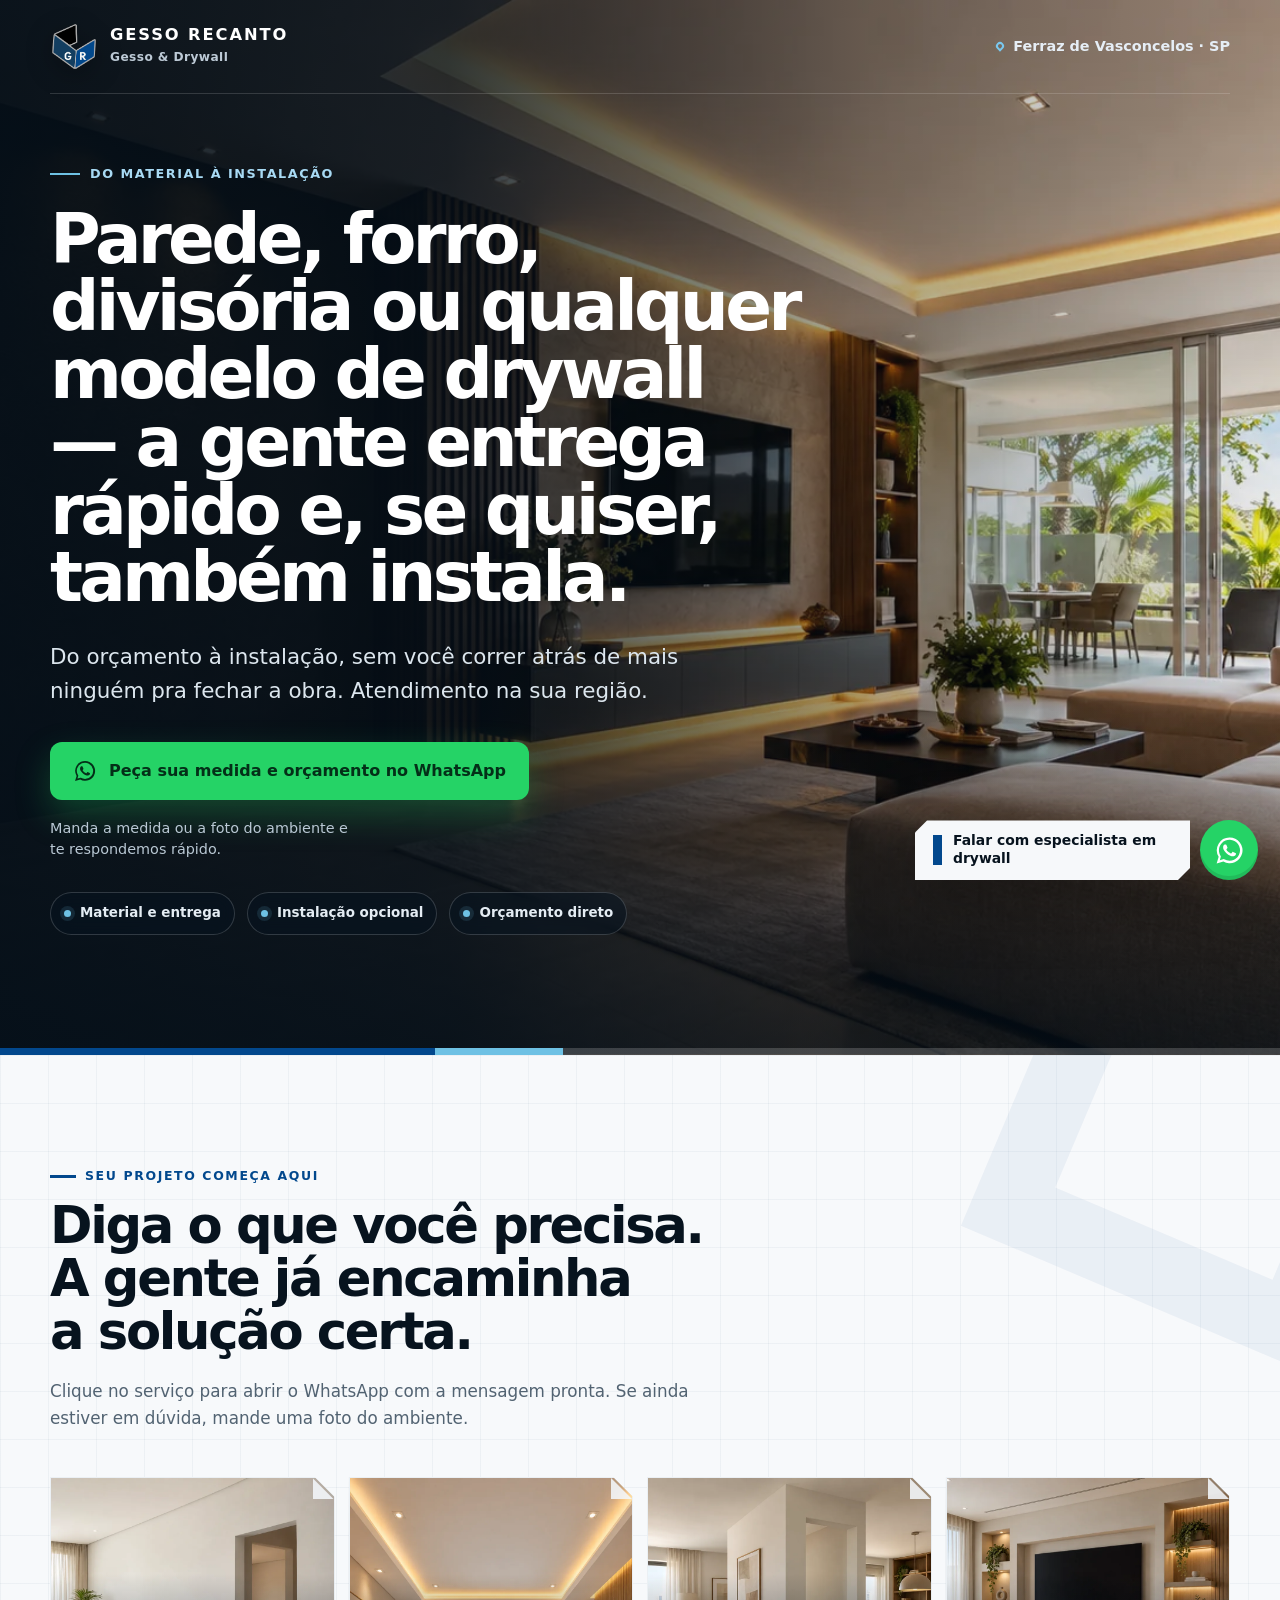
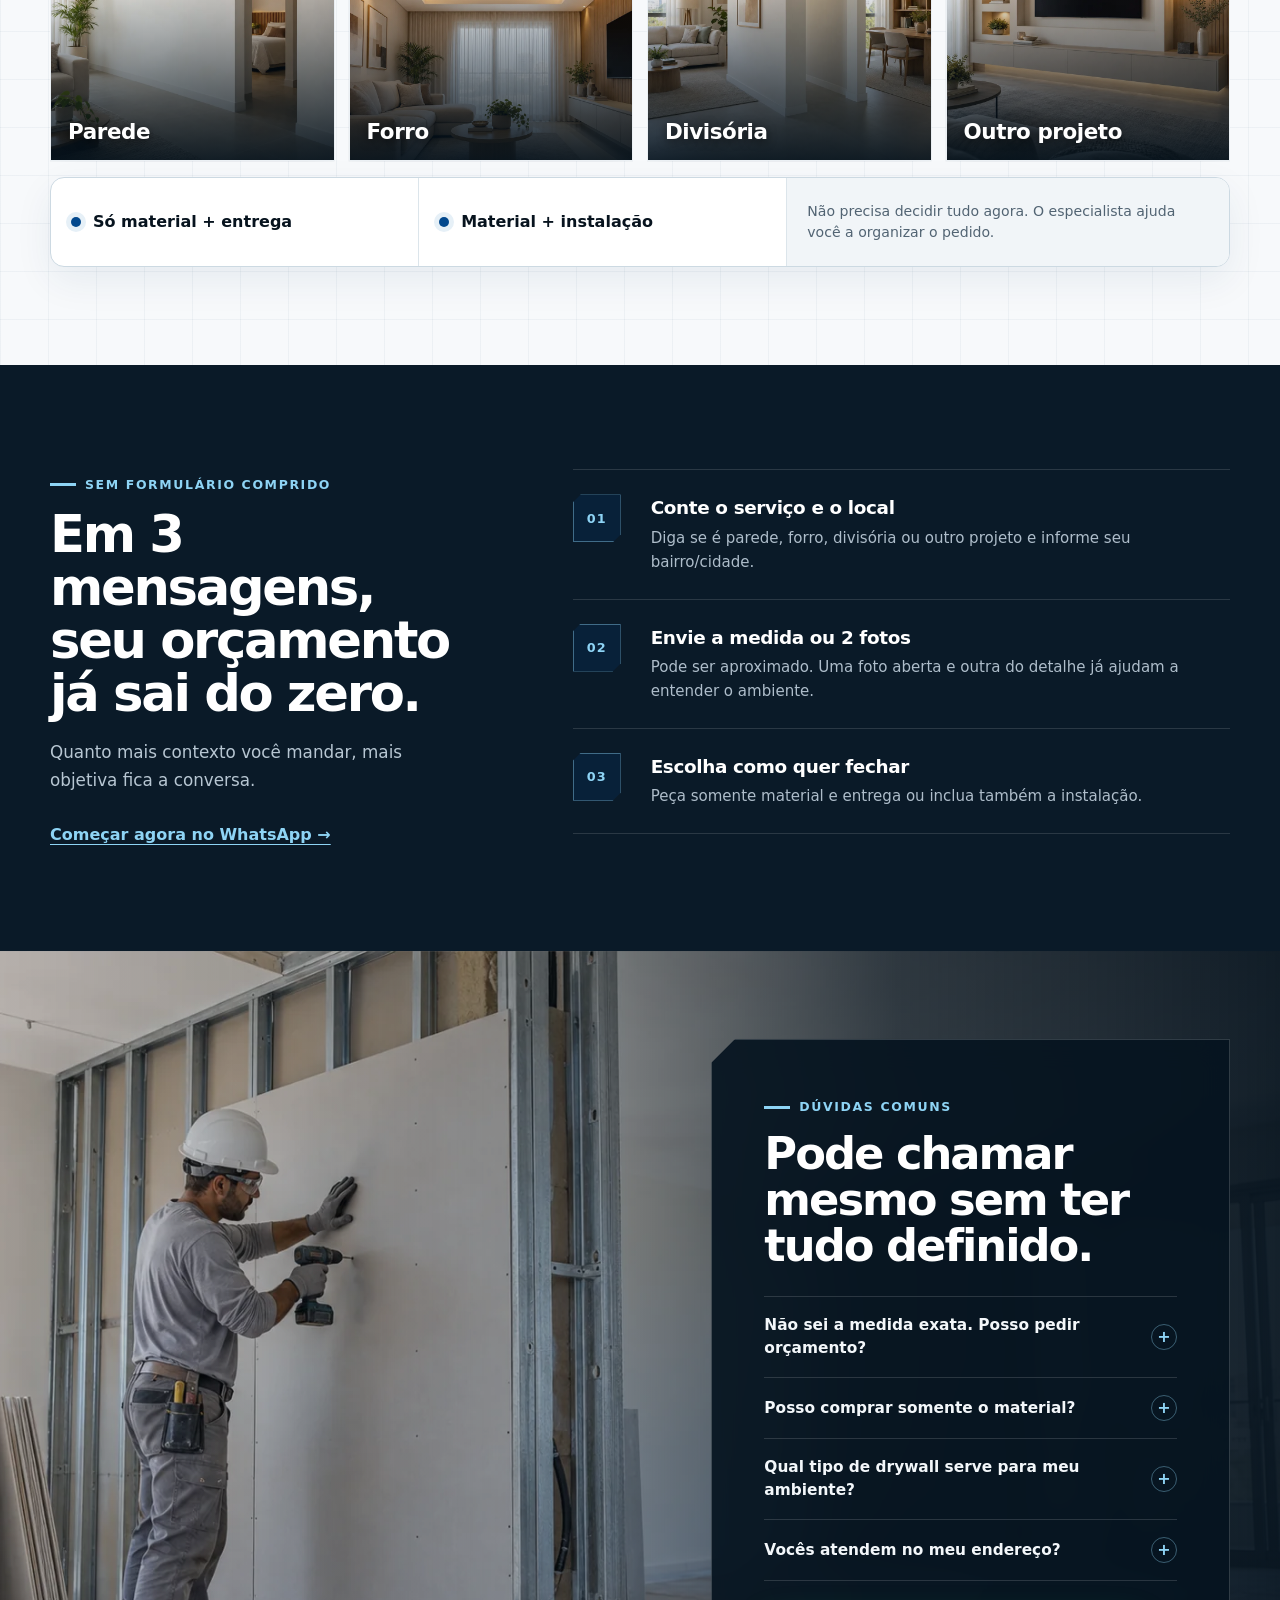
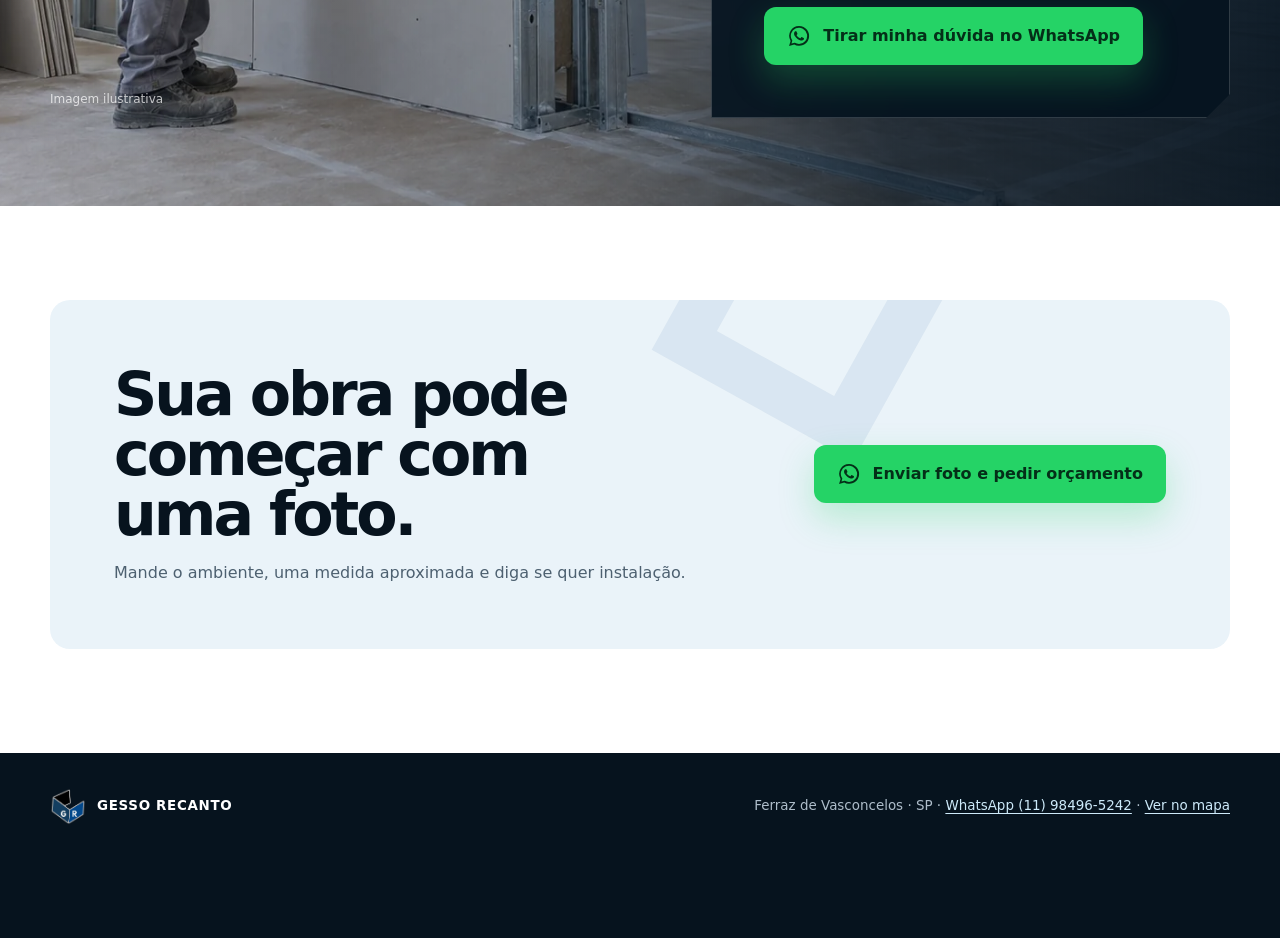
==== index.html @ db2ee36f "Preserve campaign parameters on materials landing page redirect" ====
<!doctype html>
<html lang="pt-BR">
<head>
  <meta charset="utf-8">
    <script>if(location.hostname==="materiaiscompletosdrywall.gessorecantosp.com.br"&&(location.pathname==="/"||location.pathname==="/index.html"))location.replace("/materiais"+location.search+location.hash);</script>
  <script async src="https://www.googletagmanager.com/gtag/js?id=G-TDSTXCR8LR"></script>
  <script>window.dataLayer=window.dataLayer||[];function gtag(){dataLayer.push(arguments)}gtag('js',new Date());gtag('config','G-TDSTXCR8LR',{debug_mode:new URLSearchParams(location.search).has('ga_debug')});</script>
  <script src="main.js" defer></script>
  <meta name="viewport" content="width=device-width, initial-scale=1">
  <meta name="theme-color" content="#0b1b2a">
  <meta name="description" content="Drywall, forros, paredes e divisórias com entrega e instalação em Ferraz de Vasconcelos. Envie a medida ou uma foto e peça seu orçamento pelo WhatsApp.">
  <title>Gesso Recanto | Drywall, entrega e instalação</title>
  <link rel="canonical" href="https://obra-drywall.gessorecantosp.com.br/">
  <meta property="og:type" content="website">
  <meta property="og:locale" content="pt_BR">
  <meta property="og:title" content="Gesso Recanto | Drywall, entrega e instalação">
  <meta property="og:description" content="Parede, forro, divisória e outros projetos em drywall, com fornecimento, entrega e instalação opcional.">
  <meta property="og:url" content="https://obra-drywall.gessorecantosp.com.br/">
  <meta property="og:image" content="https://obra-drywall.gessorecantosp.com.br/assets/hero-drywall.webp">
  <link rel="preload" href="assets/hero-drywall.webp" as="image" type="image/webp" fetchpriority="high">
  <link rel="icon" type="image/svg+xml" href="data:image/svg+xml,%3Csvg xmlns='http://www.w3.org/2000/svg' viewBox='0 0 64 64'%3E%3Crect width='64' height='64' rx='14' fill='%2302488D'/%3E%3Cpath d='M13 17 31 8l20 9v27L32 56 13 44Z' fill='none' stroke='white' stroke-width='5' stroke-linejoin='round'/%3E%3Cpath d='M13 17 32 29l19-12M32 29v27' fill='none' stroke='white' stroke-width='5' stroke-linejoin='round'/%3E%3C/svg%3E">
  <script type="application/ld+json">
  {
    "@context": "https://schema.org",
    "@type": "HomeAndConstructionBusiness",
    "name": "Gesso Recanto",
    "url": "https://obra-drywall.gessorecantosp.com.br/",
    "telephone": "+55 11 98496-5242",
    "address": {
      "@type": "PostalAddress",
      "addressLocality": "Ferraz de Vasconcelos",
      "addressRegion": "SP",
      "addressCountry": "BR"
    }
  }
  </script>
  <style>
    :root {
      --brand: #02488d;
      --brand-dark: #133e60;
      --ink: #07131e;
      --paper: #f7f9fb;
      --white: #ffffff;
      --muted: #bdcad6;
      --whatsapp: #25d366;
      --whatsapp-dark: #128c4a;
      --line: #d9e2e9;
      --blue-light: #6ec1e4;
      --shadow: 0 22px 60px rgba(2, 15, 29, .28);
    }

    *, *::before, *::after { box-sizing: border-box; }

    html { scroll-behavior: smooth; }

    body {
      margin: 0;
      color: var(--white);
      background: var(--ink);
      font-family: Inter, ui-sans-serif, system-ui, -apple-system, BlinkMacSystemFont, "Segoe UI", sans-serif;
      font-size: 16px;
      line-height: 1.5;
      -webkit-font-smoothing: antialiased;
    }

    a { color: inherit; }

    .skip-link {
      position: fixed;
      z-index: 100;
      top: 12px;
      left: 12px;
      transform: translateY(-160%);
      padding: 10px 14px;
      border-radius: 8px;
      background: var(--white);
      color: var(--ink);
      font-weight: 800;
    }

    .skip-link:focus { transform: translateY(0); }

    .hero {
      position: relative;
      isolation: isolate;
      min-height: 100svh;
      overflow: hidden;
      background-image:
        linear-gradient(90deg, rgba(4, 15, 25, .92) 0%, rgba(4, 15, 25, .82) 35%, rgba(4, 15, 25, .32) 68%, rgba(4, 15, 25, .08) 100%),
        linear-gradient(0deg, rgba(4, 15, 25, .7) 0%, transparent 34%),
        url("assets/hero-drywall.webp");
      background-position: center;
      background-size: cover;
    }

    .hero::after {
      content: "";
      position: absolute;
      z-index: -1;
      inset: auto 0 0;
      height: 7px;
      background: linear-gradient(90deg, var(--brand) 0 34%, #6ec1e4 34% 44%, rgba(255,255,255,.18) 44%);
    }

    .shell {
      width: min(1180px, calc(100% - 40px));
      margin-inline: auto;
    }

    .site-header {
      display: flex;
      align-items: center;
      justify-content: space-between;
      gap: 24px;
      min-height: 94px;
      border-bottom: 1px solid rgba(255,255,255,.15);
    }

    .brand-lockup {
      display: inline-flex;
      align-items: center;
      gap: 12px;
      text-decoration: none;
    }

    .brand-lockup img {
      width: 48px;
      height: 50px;
      object-fit: contain;
      filter: drop-shadow(0 7px 13px rgba(0,0,0,.3));
    }

    .brand-lockup strong {
      display: block;
      font-size: 1.02rem;
      line-height: 1.05;
      letter-spacing: .115em;
      text-transform: uppercase;
    }

    .brand-lockup small {
      display: block;
      margin-top: 5px;
      color: var(--muted);
      font-size: .76rem;
      font-weight: 650;
      letter-spacing: .035em;
    }

    .header-place {
      display: inline-flex;
      align-items: center;
      gap: 9px;
      margin: 0;
      color: #e6eef6;
      font-size: .9rem;
      font-weight: 720;
    }

    .header-place::before {
      content: "";
      width: 8px;
      height: 8px;
      border: 2px solid #79c8ef;
      border-radius: 50% 50% 50% 0;
      transform: rotate(-45deg);
    }

    .hero__content {
      display: grid;
      align-content: center;
      min-height: calc(100svh - 94px);
      padding: 64px 0 120px;
    }

    .hero__copy { width: min(760px, 72vw); }

    .eyebrow {
      display: inline-flex;
      align-items: center;
      gap: 10px;
      margin: 0 0 22px;
      color: #a8daf4;
      font-size: .8rem;
      font-weight: 850;
      letter-spacing: .12em;
      text-transform: uppercase;
    }

    .eyebrow::before {
      content: "";
      width: 30px;
      height: 2px;
      background: #6ec1e4;
    }

    h1 {
      max-width: 780px;
      margin: 0;
      font-size: clamp(2.55rem, 5.4vw, 5.7rem);
      font-weight: 820;
      letter-spacing: -.055em;
      line-height: .98;
      text-wrap: balance;
    }

    .hero__lead {
      max-width: 675px;
      margin: 28px 0 0;
      color: #dce6ee;
      font-size: clamp(1.06rem, 1.7vw, 1.34rem);
      line-height: 1.58;
      text-wrap: pretty;
    }

    .hero__actions {
      display: flex;
      align-items: center;
      flex-wrap: wrap;
      gap: 18px;
      margin-top: 34px;
    }

    .button {
      display: inline-flex;
      align-items: center;
      justify-content: center;
      gap: 12px;
      min-height: 58px;
      padding: 15px 23px;
      border: 0;
      border-radius: 12px;
      text-decoration: none;
      font-size: 1rem;
      font-weight: 850;
      line-height: 1.25;
      transition: transform .2s ease, box-shadow .2s ease, background-color .2s ease;
    }

    .button:hover { transform: translateY(-2px); }
    .button:focus-visible { outline: 3px solid #fff; outline-offset: 3px; }

    .button--whatsapp {
      color: #042f18;
      background: var(--whatsapp);
      box-shadow: 0 15px 35px rgba(37, 211, 102, .26);
    }

    .button--whatsapp:hover {
      background: #37e476;
      box-shadow: 0 18px 44px rgba(37, 211, 102, .34);
    }

    .wa-icon {
      flex: 0 0 auto;
      width: 24px;
      height: 24px;
      fill: currentColor;
    }

    .hero__hint {
      width: min(310px, 100%);
      margin: 0;
      color: #b9c8d4;
      font-size: .9rem;
      line-height: 1.48;
    }

    .proof-row {
      display: flex;
      flex-wrap: wrap;
      gap: 12px;
      margin: 32px 0 0;
      padding: 0;
      list-style: none;
    }

    .proof-row li {
      display: inline-flex;
      align-items: center;
      gap: 9px;
      padding: 10px 13px;
      border: 1px solid rgba(255,255,255,.17);
      border-radius: 999px;
      background: rgba(6, 20, 32, .54);
      color: #e4ecf3;
      font-size: .84rem;
      font-weight: 710;
      backdrop-filter: blur(9px);
    }

    .proof-row li::before {
      content: "";
      width: 7px;
      height: 7px;
      border-radius: 50%;
      background: #6ec1e4;
      box-shadow: 0 0 0 4px rgba(110,193,228,.13);
    }

    .section-kicker {
      display: inline-flex;
      align-items: center;
      gap: 9px;
      margin: 0 0 14px;
      color: var(--brand);
      font-size: .78rem;
      font-weight: 900;
      letter-spacing: .13em;
      text-transform: uppercase;
    }

    .section-kicker::before {
      content: "";
      width: 26px;
      height: 3px;
      background: currentColor;
    }

    .section-title {
      max-width: 790px;
      margin: 0;
      color: var(--ink);
      font-size: clamp(2.05rem, 4vw, 4.25rem);
      line-height: 1.03;
      letter-spacing: -.045em;
      text-wrap: balance;
    }

    .section-lead {
      max-width: 660px;
      margin: 20px 0 0;
      color: #526372;
      font-size: 1.05rem;
      line-height: 1.65;
    }

    .offer {
      position: relative;
      overflow: hidden;
      padding: 106px 0 98px;
      background-color: var(--paper);
      background-image:
        linear-gradient(rgba(19, 62, 96, .045) 1px, transparent 1px),
        linear-gradient(90deg, rgba(19, 62, 96, .045) 1px, transparent 1px);
      background-size: 48px 48px;
    }

    .offer::before {
      content: "";
      position: absolute;
      top: -120px;
      right: -120px;
      width: 380px;
      height: 380px;
      border: 72px solid rgba(2,72,141,.055);
      transform: rotate(23deg);
      pointer-events: none;
    }

    .service-grid {
      display: grid;
      grid-template-columns: repeat(4, minmax(0, 1fr));
      gap: 14px;
      margin-top: 44px;
    }

    .service-card {
      position: relative;
      isolation: isolate;
      display: block;
      min-width: 0;
      overflow: hidden;
      aspect-ratio: 1;
      border: 1px solid rgba(255,255,255,.52);
      clip-path: polygon(0 0, calc(100% - 20px) 0, 100% 20px, 100% 100%, 0 100%);
      color: var(--white);
      background: #d5e0e8;
      box-shadow: 0 14px 36px rgba(10,38,57,.14);
      text-decoration: none;
      transition: transform .2s ease, border-color .2s ease, box-shadow .2s ease;
    }

    .service-card::before {
      content: "";
      position: absolute;
      z-index: 1;
      inset: 34% 0 0;
      background: linear-gradient(transparent, rgba(4,18,29,.91));
      pointer-events: none;
    }

    .service-card::after {
      content: "";
      position: absolute;
      z-index: 3;
      top: 0;
      right: 0;
      width: 21px;
      height: 21px;
      background: rgba(244,248,251,.88);
      clip-path: polygon(0 0, 100% 100%, 0 100%);
      pointer-events: none;
    }

    .service-card:hover {
      z-index: 1;
      transform: translateY(-5px);
      border-color: #9fc4dd;
      box-shadow: 0 19px 42px rgba(19,62,96,.12);
    }

    .service-card:focus-visible { outline: 3px solid var(--brand); outline-offset: 4px; }

    .service-card img { position: absolute; inset: 0; width: 100%; height: 100%; object-fit: cover; transition: transform .45s ease; }
    .service-card:hover img { transform: scale(1.035); }
    .service-card h3 { position: absolute; z-index: 2; right: 17px; bottom: 16px; left: 17px; margin: 0; color: #fff; font-size: clamp(1.05rem, 1.7vw, 1.34rem); line-height: 1.12; letter-spacing: -.02em; text-shadow: 0 2px 10px rgba(0,0,0,.58); }

    .choice-panel {
      display: grid;
      grid-template-columns: 1fr 1fr 1.2fr;
      margin-top: 16px;
      border: 1px solid #ccd9e2;
      border-radius: 14px;
      overflow: hidden;
      background: #fff;
      box-shadow: 0 14px 38px rgba(19,62,96,.07);
    }

    .choice-panel a,
    .choice-panel p {
      min-height: 88px;
      margin: 0;
      padding: 18px 20px;
    }

    .choice-panel a {
      display: flex;
      align-items: center;
      gap: 12px;
      border-right: 1px solid #dce5eb;
      color: var(--ink);
      text-decoration: none;
      font-weight: 840;
    }

    .choice-panel a::before {
      content: "";
      flex: 0 0 auto;
      width: 10px;
      height: 10px;
      border-radius: 50%;
      background: var(--brand);
      box-shadow: 0 0 0 5px #e6f0f7;
    }

    .choice-panel a:hover { background: #eef5fa; }

    .choice-panel p {
      display: grid;
      align-content: center;
      color: #526473;
      background: #f1f5f8;
      font-size: .88rem;
      line-height: 1.5;
    }

    .process {
      padding: 104px 0;
      background: #0a1a28;
    }

    .process-grid {
      display: grid;
      grid-template-columns: minmax(260px, .78fr) minmax(540px, 1.22fr);
      gap: clamp(60px, 8vw, 120px);
      align-items: start;
    }

    .process .section-kicker { color: #8ed4f5; }
    .process .section-title { color: #fff; }
    .process .section-lead { color: #b7c6d2; }

    .process-call {
      display: inline-flex;
      align-items: center;
      gap: 9px;
      margin-top: 28px;
      color: #8ed4f5;
      font-weight: 830;
      text-underline-offset: 4px;
    }

    .steps {
      margin: 0;
      padding: 0;
      list-style: none;
      counter-reset: step;
    }

    .steps li {
      counter-increment: step;
      display: grid;
      grid-template-columns: 58px 1fr;
      gap: 20px;
      padding: 24px 0;
      border-top: 1px solid rgba(255,255,255,.13);
    }

    .steps li:last-child { border-bottom: 1px solid rgba(255,255,255,.13); }

    .steps li::before {
      content: "0" counter(step);
      display: grid;
      width: 48px;
      height: 48px;
      place-items: center;
      border: 1px solid rgba(142,212,245,.42);
      clip-path: polygon(8px 0, 100% 0, 100% calc(100% - 8px), calc(100% - 8px) 100%, 0 100%, 0 8px);
      color: #8ed4f5;
      background: rgba(2,72,141,.16);
      font-size: .8rem;
      font-weight: 900;
      letter-spacing: .08em;
    }

    .steps strong {
      display: block;
      margin-bottom: 5px;
      font-size: 1.15rem;
      letter-spacing: -.02em;
    }

    .steps p {
      margin: 0;
      color: #aebdca;
      font-size: .94rem;
      line-height: 1.58;
    }

    .questions {
      position: relative;
      min-height: 760px;
      display: grid;
      align-items: center;
      overflow: hidden;
      background-image:
        linear-gradient(90deg, rgba(6,19,30,.18) 0%, rgba(6,19,30,.36) 45%, rgba(6,19,30,.78) 70%, rgba(6,19,30,.94) 100%),
        url("assets/instalacao-drywall.webp");
      background-position: center;
      background-size: cover;
    }

    .questions-inner {
      display: grid;
      grid-template-columns: minmax(0, 1fr) minmax(450px, .88fr);
      gap: 72px;
      align-items: center;
      padding: 88px 0;
    }

    .image-note {
      align-self: end;
      margin: 0 0 10px;
      color: rgba(255,255,255,.72);
      font-size: .75rem;
    }

    .faq-card {
      padding: clamp(28px, 4.5vw, 52px);
      border: 1px solid rgba(255,255,255,.17);
      clip-path: polygon(24px 0, 100% 0, 100% calc(100% - 24px), calc(100% - 24px) 100%, 0 100%, 0 24px);
      background: rgba(6, 20, 32, .92);
      box-shadow: var(--shadow);
      backdrop-filter: blur(14px);
    }

    .faq-card .section-kicker { color: #8ed4f5; }
    .faq-card .section-title { color: #fff; font-size: clamp(2rem, 3.5vw, 3.45rem); }

    .faq-list { margin-top: 27px; }

    details { border-top: 1px solid rgba(255,255,255,.14); }
    details:last-child { border-bottom: 1px solid rgba(255,255,255,.14); }

    summary {
      display: grid;
      grid-template-columns: 1fr 26px;
      gap: 16px;
      align-items: center;
      padding: 17px 0;
      cursor: pointer;
      color: #f3f7fa;
      font-size: .96rem;
      font-weight: 790;
      list-style: none;
    }

    summary::-webkit-details-marker { display: none; }
    summary::after {
      content: "+";
      display: grid;
      width: 26px;
      height: 26px;
      place-items: center;
      border: 1px solid rgba(142,212,245,.38);
      border-radius: 50%;
      color: #8ed4f5;
      font-size: 1rem;
      line-height: 1;
    }
    details[open] summary::after { content: "−"; }
    summary:focus-visible { outline: 2px solid #8ed4f5; outline-offset: 3px; }

    details p {
      max-width: 590px;
      margin: -3px 38px 18px 0;
      color: #aebdca;
      font-size: .9rem;
      line-height: 1.58;
    }

    .faq-cta { margin-top: 26px; }

    .final-cta {
      padding: 94px 0 104px;
      color: var(--ink);
      background: #fff;
    }

    .final-cta__box {
      position: relative;
      display: grid;
      grid-template-columns: 1fr auto;
      gap: 40px;
      align-items: center;
      overflow: hidden;
      padding: clamp(34px, 5vw, 66px);
      border-radius: 20px;
      background: #eaf3f9;
    }

    .final-cta__box::after {
      content: "";
      position: absolute;
      top: -110px;
      right: 26%;
      width: 230px;
      height: 230px;
      border: 48px solid rgba(2,72,141,.075);
      transform: rotate(29deg);
    }

    .final-cta h2 {
      position: relative;
      z-index: 1;
      max-width: 760px;
      margin: 0;
      font-size: clamp(2.25rem, 4.7vw, 4.7rem);
      line-height: 1;
      letter-spacing: -.05em;
      text-wrap: balance;
    }

    .final-cta p {
      position: relative;
      z-index: 1;
      margin: 16px 0 0;
      color: #4d6070;
    }

    .final-cta .button { position: relative; z-index: 1; min-width: 315px; }

    .site-footer {
      padding: 35px 0 112px;
      color: #aebdca;
      background: #06131e;
      font-size: .84rem;
    }

    .footer-inner {
      display: flex;
      align-items: center;
      justify-content: space-between;
      gap: 24px;
    }

    .footer-brand {
      display: flex;
      align-items: center;
      gap: 11px;
      color: #fff;
      font-weight: 850;
      letter-spacing: .05em;
      text-transform: uppercase;
    }

    .footer-brand img { width: 36px; height: 38px; object-fit: contain; }
    .site-footer p { margin: 0; }
    .site-footer a { color: #cdeafa; text-underline-offset: 3px; }

    .action-dock {
      position: fixed;
      z-index: 40;
      right: 22px;
      bottom: 20px;
      display: flex;
      align-items: stretch;
      gap: 10px;
      filter: drop-shadow(0 18px 32px rgba(0,0,0,.28));
    }

    .specialist-button {
      position: relative;
      display: inline-flex;
      align-items: center;
      gap: 11px;
      min-height: 58px;
      max-width: 275px;
      padding: 12px 22px 12px 18px;
      clip-path: polygon(12px 0, 100% 0, 100% calc(100% - 12px), calc(100% - 12px) 100%, 0 100%, 0 12px);
      color: var(--ink);
      background: #f6f8fa;
      text-decoration: none;
      font-size: .87rem;
      font-weight: 850;
      line-height: 1.28;
    }

    .specialist-button::before {
      content: "";
      flex: 0 0 auto;
      width: 9px;
      height: 30px;
      background: var(--brand);
      animation: specialist-pulse 1.8s ease-in-out infinite;
    }

    .specialist-button:focus-visible,
    .whatsapp-float:focus-visible { outline: 3px solid white; outline-offset: 3px; }

    .whatsapp-float {
      display: inline-grid;
      width: 58px;
      min-width: 58px;
      place-items: center;
      border-radius: 50%;
      color: #fff;
      background: var(--whatsapp);
      box-shadow: inset 0 -4px 0 rgba(0,0,0,.11);
      text-decoration: none;
      animation: whatsapp-breathe 2.4s ease-in-out infinite;
    }

    .whatsapp-float .wa-icon { width: 31px; height: 31px; }

    @keyframes specialist-pulse {
      0%, 100% { opacity: .35; transform: scaleY(.58); }
      50% { opacity: 1; transform: scaleY(1); }
    }

    @keyframes whatsapp-breathe {
      0%, 100% { box-shadow: 0 0 0 0 rgba(37,211,102,.36), inset 0 -4px 0 rgba(0,0,0,.11); }
      50% { box-shadow: 0 0 0 11px rgba(37,211,102,0), inset 0 -4px 0 rgba(0,0,0,.11); }
    }

    @media (max-width: 760px) {
      .shell { width: min(100% - 28px, 680px); }
      .hero {
        background-image:
          linear-gradient(180deg, rgba(4,15,25,.76) 0%, rgba(4,15,25,.72) 30%, rgba(4,15,25,.93) 82%, rgba(4,15,25,.98) 100%),
          url("assets/hero-drywall.webp");
        background-position: 61% center;
      }
      .site-header { min-height: 78px; }
      .brand-lockup img { width: 40px; height: 42px; }
      .brand-lockup strong { font-size: .9rem; }
      .brand-lockup small { display: none; }
      .header-place { font-size: .78rem; }
      .hero__content { min-height: calc(100svh - 78px); padding: 48px 0 140px; }
      .hero__copy { width: 100%; }
      h1 { font-size: clamp(2.28rem, 10vw, 4.1rem); line-height: 1; }
      .hero__lead { margin-top: 22px; font-size: 1.02rem; }
      .hero__actions { display: grid; gap: 12px; margin-top: 28px; }
      .button { width: 100%; padding-inline: 18px; }
      .hero__hint { width: 100%; }
      .proof-row { gap: 8px; margin-top: 25px; }
      .proof-row li { padding: 8px 10px; font-size: .76rem; }
      .offer, .process, .final-cta { padding-block: 74px; }
      .service-grid { grid-template-columns: 1fr 1fr; gap: 10px; margin-top: 34px; }
      .service-card { min-height: 0; }
      .service-card h3 { right: 14px; bottom: 13px; left: 14px; font-size: clamp(1rem, 4.6vw, 1.22rem); }
      .choice-panel { grid-template-columns: 1fr; }
      .choice-panel a { min-height: 70px; border-right: 0; border-bottom: 1px solid #dce5eb; }
      .choice-panel p { min-height: 78px; }
      .process-grid { grid-template-columns: 1fr; gap: 42px; }
      .questions { min-height: auto; background-position: 34% center; }
      .questions-inner { grid-template-columns: 1fr; gap: 38px; padding: 72px 0; }
      .image-note { align-self: auto; margin: 160px 0 0; }
      .faq-card { clip-path: polygon(16px 0, 100% 0, 100% calc(100% - 16px), calc(100% - 16px) 100%, 0 100%, 0 16px); }
      .final-cta__box { grid-template-columns: 1fr; gap: 28px; padding: 36px 24px; }
      .final-cta .button { width: 100%; min-width: 0; }
      .footer-inner { align-items: flex-start; flex-direction: column; }
      .action-dock { right: 12px; bottom: 12px; left: auto; width: min(326px, calc(100% - 24px)); gap: 8px; }
      .specialist-button { flex: 1; max-width: none; min-height: 54px; padding: 10px 12px; }
      .whatsapp-float { width: 54px; min-width: 54px; }
    }

    @media (max-width: 390px) {
      .header-place { max-width: 116px; text-align: right; }
      .specialist-button { font-size: .8rem; }
      .service-grid { grid-template-columns: repeat(2, minmax(0, 1fr)); }
      .service-card { min-height: 0; }
    }

    @media (prefers-reduced-motion: reduce) {
      html { scroll-behavior: auto; }
      *, *::before, *::after { animation-duration: .01ms !important; animation-iteration-count: 1 !important; }
    }
  </style>
</head>
<body>
  <a class="skip-link" href="#conteudo">Ir para o conteúdo</a>

  <main id="conteudo">
    <section class="hero" aria-labelledby="titulo-principal">
      <div class="shell">
        <header class="site-header">
          <a class="brand-lockup" href="#conteudo" aria-label="Gesso Recanto, início">
            <img src="assets/logo-gesso-recanto.png" width="314" height="324" alt="Símbolo da Gesso Recanto">
            <span>
              <strong>Gesso Recanto</strong>
              <small>Gesso &amp; Drywall</small>
            </span>
          </a>
          <p class="header-place">Ferraz de Vasconcelos · SP</p>
        </header>

        <div class="hero__content">
          <div class="hero__copy">
            <p class="eyebrow">Do material à instalação</p>
            <h1 id="titulo-principal">Parede, forro, divisória ou qualquer modelo de drywall — a gente entrega rápido e, se quiser, também instala.</h1>
            <p class="hero__lead">Do orçamento à instalação, sem você correr atrás de mais ninguém pra fechar a obra. Atendimento na sua região.</p>

            <div class="hero__actions">
              <a class="button button--whatsapp" href="https://wa.me/5511984965242?text=Ol%C3%A1%2C%20vim%20pelo%20site%20da%20Gesso%20Recanto.%20Preciso%20de%20drywall%20em%20%5Bbairro%2Fcidade%5D.%20Posso%20enviar%20as%20medidas%20e%20fotos%3F" target="_blank" rel="noopener" aria-label="Peça sua medida e orçamento no WhatsApp da Gesso Recanto">
                <svg class="wa-icon" viewBox="0 0 24 24" aria-hidden="true"><path d="M12.04 2a9.84 9.84 0 0 0-8.43 14.91L2.05 22l5.2-1.52A9.9 9.9 0 1 0 12.04 2Zm0 17.98a8.14 8.14 0 0 1-4.15-1.14l-.3-.18-3.08.9.82-3-.2-.31a8.15 8.15 0 1 1 6.91 3.73Zm4.47-6.1c-.24-.12-1.45-.72-1.67-.8-.23-.08-.39-.12-.56.12-.16.25-.63.8-.78.96-.14.17-.28.19-.52.07-.25-.12-1.03-.38-1.96-1.21-.73-.65-1.22-1.45-1.36-1.69-.15-.24-.02-.37.1-.49.11-.11.25-.28.37-.43.12-.14.16-.24.25-.41.08-.16.04-.3-.02-.43-.06-.12-.56-1.34-.76-1.83-.2-.49-.4-.42-.56-.43h-.47c-.16 0-.43.06-.65.3-.23.25-.86.84-.86 2.05 0 1.2.88 2.37 1 2.53.13.16 1.73 2.64 4.19 3.7.59.25 1.04.4 1.4.51.59.19 1.13.16 1.55.1.47-.07 1.45-.59 1.65-1.16.2-.57.2-1.06.14-1.16-.06-.1-.22-.16-.47-.28Z"/></svg>
                Peça sua medida e orçamento no WhatsApp
              </a>
              <p class="hero__hint">Manda a medida ou a foto do ambiente e te respondemos rápido.</p>
            </div>

            <ul class="proof-row" aria-label="Opções de atendimento">
              <li>Material e entrega</li>
              <li>Instalação opcional</li>
              <li>Orçamento direto</li>
            </ul>
          </div>
        </div>
      </div>
    </section>

    <section class="offer" aria-labelledby="servicos-title">
      <div class="shell">
        <p class="section-kicker">Seu projeto começa aqui</p>
        <h2 class="section-title" id="servicos-title">Diga o que você precisa. A gente já encaminha a solução certa.</h2>
        <p class="section-lead">Clique no serviço para abrir o WhatsApp com a mensagem pronta. Se ainda estiver em dúvida, mande uma foto do ambiente.</p>

        <div class="service-grid">
          <a class="service-card" href="https://wa.me/5511984965242?text=Ol%C3%A1%2C%20vim%20pelo%20site.%20Preciso%20de%20uma%20parede%20de%20drywall%20e%20quero%20um%20or%C3%A7amento." target="_blank" rel="noopener" aria-label="Parede — pedir orçamento no WhatsApp">
            <img src="assets/card-parede.webp" width="960" height="960" alt="" loading="lazy" decoding="async">
            <h3>Parede</h3>
          </a>
          <a class="service-card" href="https://wa.me/5511984965242?text=Ol%C3%A1%2C%20vim%20pelo%20site.%20Preciso%20de%20um%20forro%20de%20drywall%20e%20quero%20um%20or%C3%A7amento." target="_blank" rel="noopener" aria-label="Forro — pedir orçamento no WhatsApp">
            <img src="assets/card-forro.webp" width="960" height="960" alt="" loading="lazy" decoding="async">
            <h3>Forro</h3>
          </a>
          <a class="service-card" href="https://wa.me/5511984965242?text=Ol%C3%A1%2C%20vim%20pelo%20site.%20Preciso%20de%20uma%20divis%C3%B3ria%20de%20drywall%20e%20quero%20um%20or%C3%A7amento." target="_blank" rel="noopener" aria-label="Divisória — pedir orçamento no WhatsApp">
            <img src="assets/card-divisoria.webp" width="960" height="960" alt="" loading="lazy" decoding="async">
            <h3>Divisória</h3>
          </a>
          <a class="service-card" href="https://wa.me/5511984965242?text=Ol%C3%A1%2C%20vim%20pelo%20site.%20Tenho%20outro%20projeto%20em%20drywall%20e%20gostaria%20de%20falar%20com%20um%20especialista." target="_blank" rel="noopener" aria-label="Outro projeto — falar com especialista no WhatsApp">
            <img src="assets/card-outro-projeto.webp" width="960" height="960" alt="" loading="lazy" decoding="async">
            <h3>Outro projeto</h3>
          </a>
        </div>

        <div class="choice-panel" aria-label="Escolha entre material ou instalação completa">
          <a href="https://wa.me/5511984965242?text=Ol%C3%A1%2C%20vim%20pelo%20site.%20Preciso%20somente%20do%20material%20e%20da%20entrega." target="_blank" rel="noopener">Só material + entrega</a>
          <a href="https://wa.me/5511984965242?text=Ol%C3%A1%2C%20vim%20pelo%20site.%20Quero%20material%20e%20instala%C3%A7%C3%A3o." target="_blank" rel="noopener">Material + instalação</a>
          <p>Não precisa decidir tudo agora. O especialista ajuda você a organizar o pedido.</p>
        </div>
      </div>
    </section>

    <section class="process" aria-labelledby="processo-title">
      <div class="shell process-grid">
        <div>
          <p class="section-kicker">Sem formulário comprido</p>
          <h2 class="section-title" id="processo-title">Em 3 mensagens, seu orçamento já sai do zero.</h2>
          <p class="section-lead">Quanto mais contexto você mandar, mais objetiva fica a conversa.</p>
          <a class="process-call" href="https://wa.me/5511984965242?text=Ol%C3%A1%2C%20vim%20pelo%20site%20e%20quero%20come%C3%A7ar%20meu%20or%C3%A7amento." target="_blank" rel="noopener">Começar agora no WhatsApp →</a>
        </div>
        <ol class="steps">
          <li>
            <div><strong>Conte o serviço e o local</strong><p>Diga se é parede, forro, divisória ou outro projeto e informe seu bairro/cidade.</p></div>
          </li>
          <li>
            <div><strong>Envie a medida ou 2 fotos</strong><p>Pode ser aproximado. Uma foto aberta e outra do detalhe já ajudam a entender o ambiente.</p></div>
          </li>
          <li>
            <div><strong>Escolha como quer fechar</strong><p>Peça somente material e entrega ou inclua também a instalação.</p></div>
          </li>
        </ol>
      </div>
    </section>

    <section class="questions" aria-labelledby="duvidas-title">
      <div class="shell questions-inner">
        <p class="image-note">Imagem ilustrativa</p>
        <div class="faq-card">
          <p class="section-kicker">Dúvidas comuns</p>
          <h2 class="section-title" id="duvidas-title">Pode chamar mesmo sem ter tudo definido.</h2>
          <div class="faq-list">
            <details>
              <summary>Não sei a medida exata. Posso pedir orçamento?</summary>
              <p>Sim. Envie uma foto e uma medida aproximada para iniciar a conversa. Se for necessário algum detalhe a mais, o especialista orienta você.</p>
            </details>
            <details>
              <summary>Posso comprar somente o material?</summary>
              <p>Pode. Avise que você quer material e entrega. Se preferir, também pode solicitar o orçamento com instalação.</p>
            </details>
            <details>
              <summary>Qual tipo de drywall serve para meu ambiente?</summary>
              <p>Conte onde será usado e envie uma foto. O especialista ajuda a identificar a solução adequada antes de fechar o pedido.</p>
            </details>
            <details>
              <summary>Vocês atendem no meu endereço?</summary>
              <p>A Gesso Recanto fica em Ferraz de Vasconcelos. Envie seu bairro e sua cidade pelo WhatsApp para confirmar o atendimento.</p>
            </details>
          </div>
          <a class="button button--whatsapp faq-cta" href="https://wa.me/5511984965242?text=Ol%C3%A1%2C%20vim%20pelo%20site%20e%20tenho%20uma%20d%C3%BAvida%20sobre%20drywall." target="_blank" rel="noopener">
            <svg class="wa-icon" viewBox="0 0 24 24" aria-hidden="true"><path d="M12.04 2a9.84 9.84 0 0 0-8.43 14.91L2.05 22l5.2-1.52A9.9 9.9 0 1 0 12.04 2Zm0 17.98a8.14 8.14 0 0 1-4.15-1.14l-.3-.18-3.08.9.82-3-.2-.31a8.15 8.15 0 1 1 6.91 3.73Zm4.47-6.1c-.24-.12-1.45-.72-1.67-.8-.23-.08-.39-.12-.56.12-.16.25-.63.8-.78.96-.14.17-.28.19-.52.07-.25-.12-1.03-.38-1.96-1.21-.73-.65-1.22-1.45-1.36-1.69-.15-.24-.02-.37.1-.49.11-.11.25-.28.37-.43.12-.14.16-.24.25-.41.08-.16.04-.3-.02-.43-.06-.12-.56-1.34-.76-1.83-.2-.49-.4-.42-.56-.43h-.47c-.16 0-.43.06-.65.3-.23.25-.86.84-.86 2.05 0 1.2.88 2.37 1 2.53.13.16 1.73 2.64 4.19 3.7.59.25 1.04.4 1.4.51.59.19 1.13.16 1.55.1.47-.07 1.45-.59 1.65-1.16.2-.57.2-1.06.14-1.16-.06-.1-.22-.16-.47-.28Z"/></svg>
            Tirar minha dúvida no WhatsApp
          </a>
        </div>
      </div>
    </section>

    <section class="final-cta" aria-labelledby="final-title">
      <div class="shell">
        <div class="final-cta__box">
          <div>
            <h2 id="final-title">Sua obra pode começar com uma foto.</h2>
            <p>Mande o ambiente, uma medida aproximada e diga se quer instalação.</p>
          </div>
          <a class="button button--whatsapp" href="https://wa.me/5511984965242?text=Ol%C3%A1%2C%20vim%20pelo%20site%20da%20Gesso%20Recanto.%20Vou%20enviar%20uma%20foto%20do%20ambiente%20para%20pedir%20um%20or%C3%A7amento." target="_blank" rel="noopener">
            <svg class="wa-icon" viewBox="0 0 24 24" aria-hidden="true"><path d="M12.04 2a9.84 9.84 0 0 0-8.43 14.91L2.05 22l5.2-1.52A9.9 9.9 0 1 0 12.04 2Zm0 17.98a8.14 8.14 0 0 1-4.15-1.14l-.3-.18-3.08.9.82-3-.2-.31a8.15 8.15 0 1 1 6.91 3.73Zm4.47-6.1c-.24-.12-1.45-.72-1.67-.8-.23-.08-.39-.12-.56.12-.16.25-.63.8-.78.96-.14.17-.28.19-.52.07-.25-.12-1.03-.38-1.96-1.21-.73-.65-1.22-1.45-1.36-1.69-.15-.24-.02-.37.1-.49.11-.11.25-.28.37-.43.12-.14.16-.24.25-.41.08-.16.04-.3-.02-.43-.06-.12-.56-1.34-.76-1.83-.2-.49-.4-.42-.56-.43h-.47c-.16 0-.43.06-.65.3-.23.25-.86.84-.86 2.05 0 1.2.88 2.37 1 2.53.13.16 1.73 2.64 4.19 3.7.59.25 1.04.4 1.4.51.59.19 1.13.16 1.55.1.47-.07 1.45-.59 1.65-1.16.2-.57.2-1.06.14-1.16-.06-.1-.22-.16-.47-.28Z"/></svg>
            Enviar foto e pedir orçamento
          </a>
        </div>
      </div>
    </section>
  </main>

  <footer class="site-footer">
    <div class="shell footer-inner">
      <div class="footer-brand"><img src="assets/logo-gesso-recanto.png" width="314" height="324" alt=""> Gesso Recanto</div>
      <p>Ferraz de Vasconcelos · SP · <a href="https://wa.me/5511984965242" target="_blank" rel="noopener">WhatsApp (11) 98496-5242</a> · <a href="https://www.google.com/maps/search/?api=1&amp;query=Rua%20Bruno%20Altafim%2035%20Ferraz%20de%20Vasconcelos%20SP" data-cta="maps_footer" target="_blank" rel="noopener">Ver no mapa</a></p>
    </div>
  </footer>

  <aside class="action-dock" aria-label="Atalhos de atendimento pelo WhatsApp">
    <a class="specialist-button" href="https://wa.me/5511984965242?text=Ol%C3%A1%2C%20vim%20pelo%20site%20da%20Gesso%20Recanto%20e%20quero%20falar%20com%20um%20especialista%20em%20drywall." target="_blank" rel="noopener">
      Falar com especialista em drywall
    </a>
    <a class="whatsapp-float" href="https://wa.me/5511984965242?text=Ol%C3%A1%2C%20vim%20pelo%20site%20da%20Gesso%20Recanto%20e%20quero%20pedir%20um%20or%C3%A7amento." target="_blank" rel="noopener" aria-label="Falar com a Gesso Recanto pelo WhatsApp">
      <svg class="wa-icon" viewBox="0 0 24 24" aria-hidden="true"><path d="M12.04 2a9.84 9.84 0 0 0-8.43 14.91L2.05 22l5.2-1.52A9.9 9.9 0 1 0 12.04 2Zm0 17.98a8.14 8.14 0 0 1-4.15-1.14l-.3-.18-3.08.9.82-3-.2-.31a8.15 8.15 0 1 1 6.91 3.73Zm4.47-6.1c-.24-.12-1.45-.72-1.67-.8-.23-.08-.39-.12-.56.12-.16.25-.63.8-.78.96-.14.17-.28.19-.52.07-.25-.12-1.03-.38-1.96-1.21-.73-.65-1.22-1.45-1.36-1.69-.15-.24-.02-.37.1-.49.11-.11.25-.28.37-.43.12-.14.16-.24.25-.41.08-.16.04-.3-.02-.43-.06-.12-.56-1.34-.76-1.83-.2-.49-.4-.42-.56-.43h-.47c-.16 0-.43.06-.65.3-.23.25-.86.84-.86 2.05 0 1.2.88 2.37 1 2.53.13.16 1.73 2.64 4.19 3.7.59.25 1.04.4 1.4.51.59.19 1.13.16 1.55.1.47-.07 1.45-.59 1.65-1.16.2-.57.2-1.06.14-1.16-.06-.1-.22-.16-.47-.28Z"/></svg>
    </a>
  </aside>
</body>
</html>
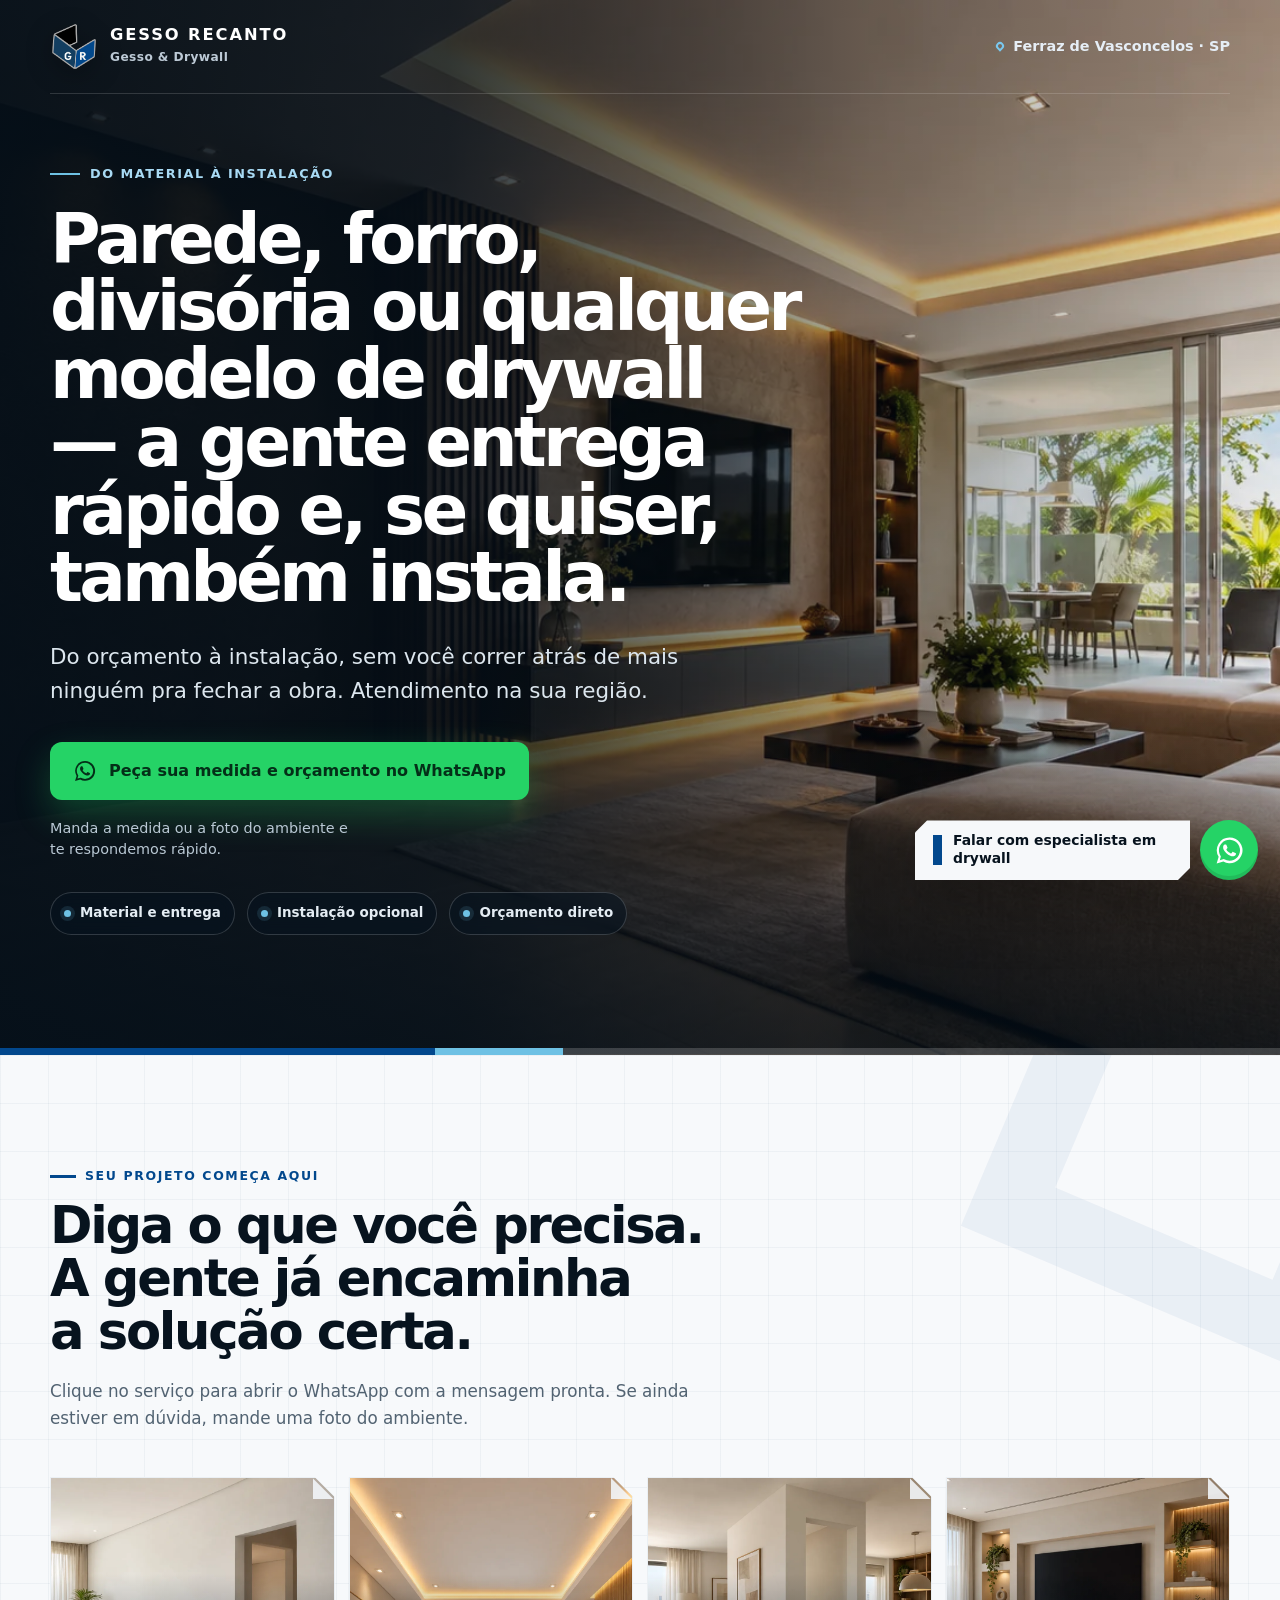
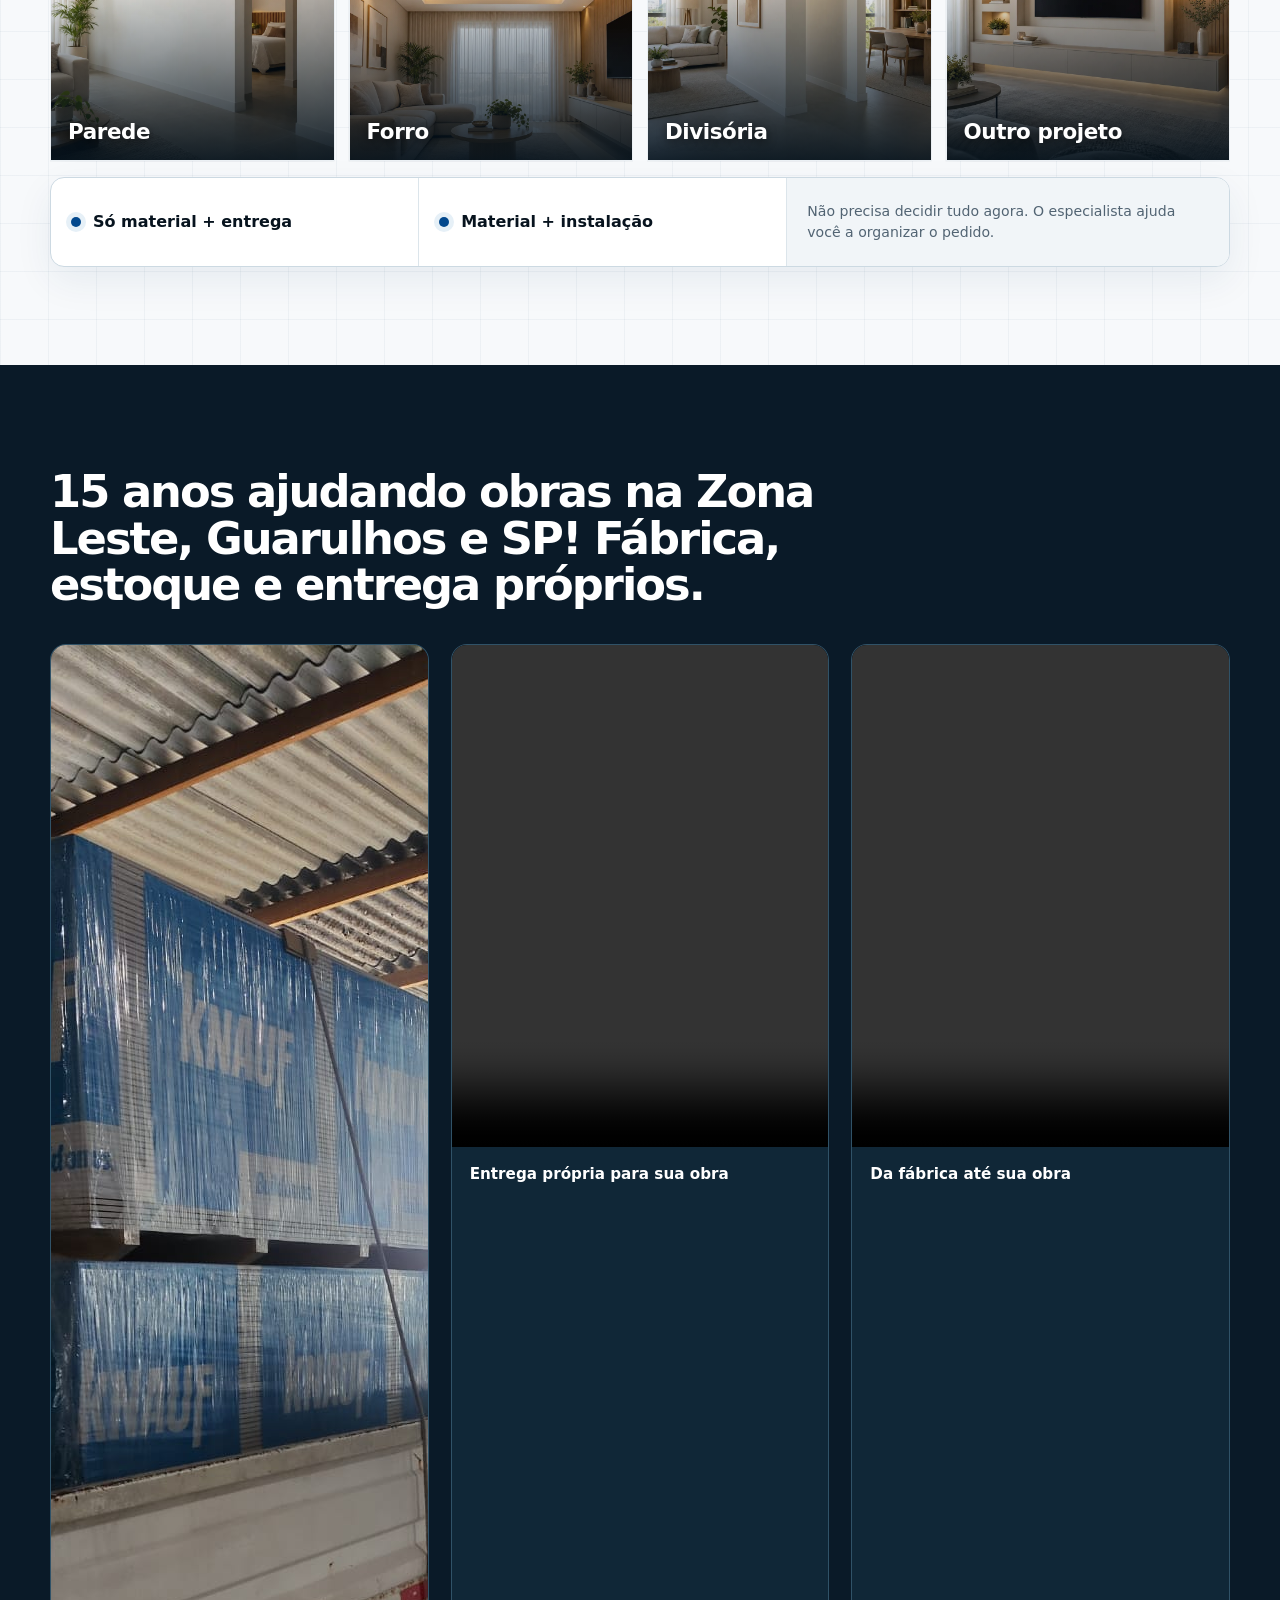
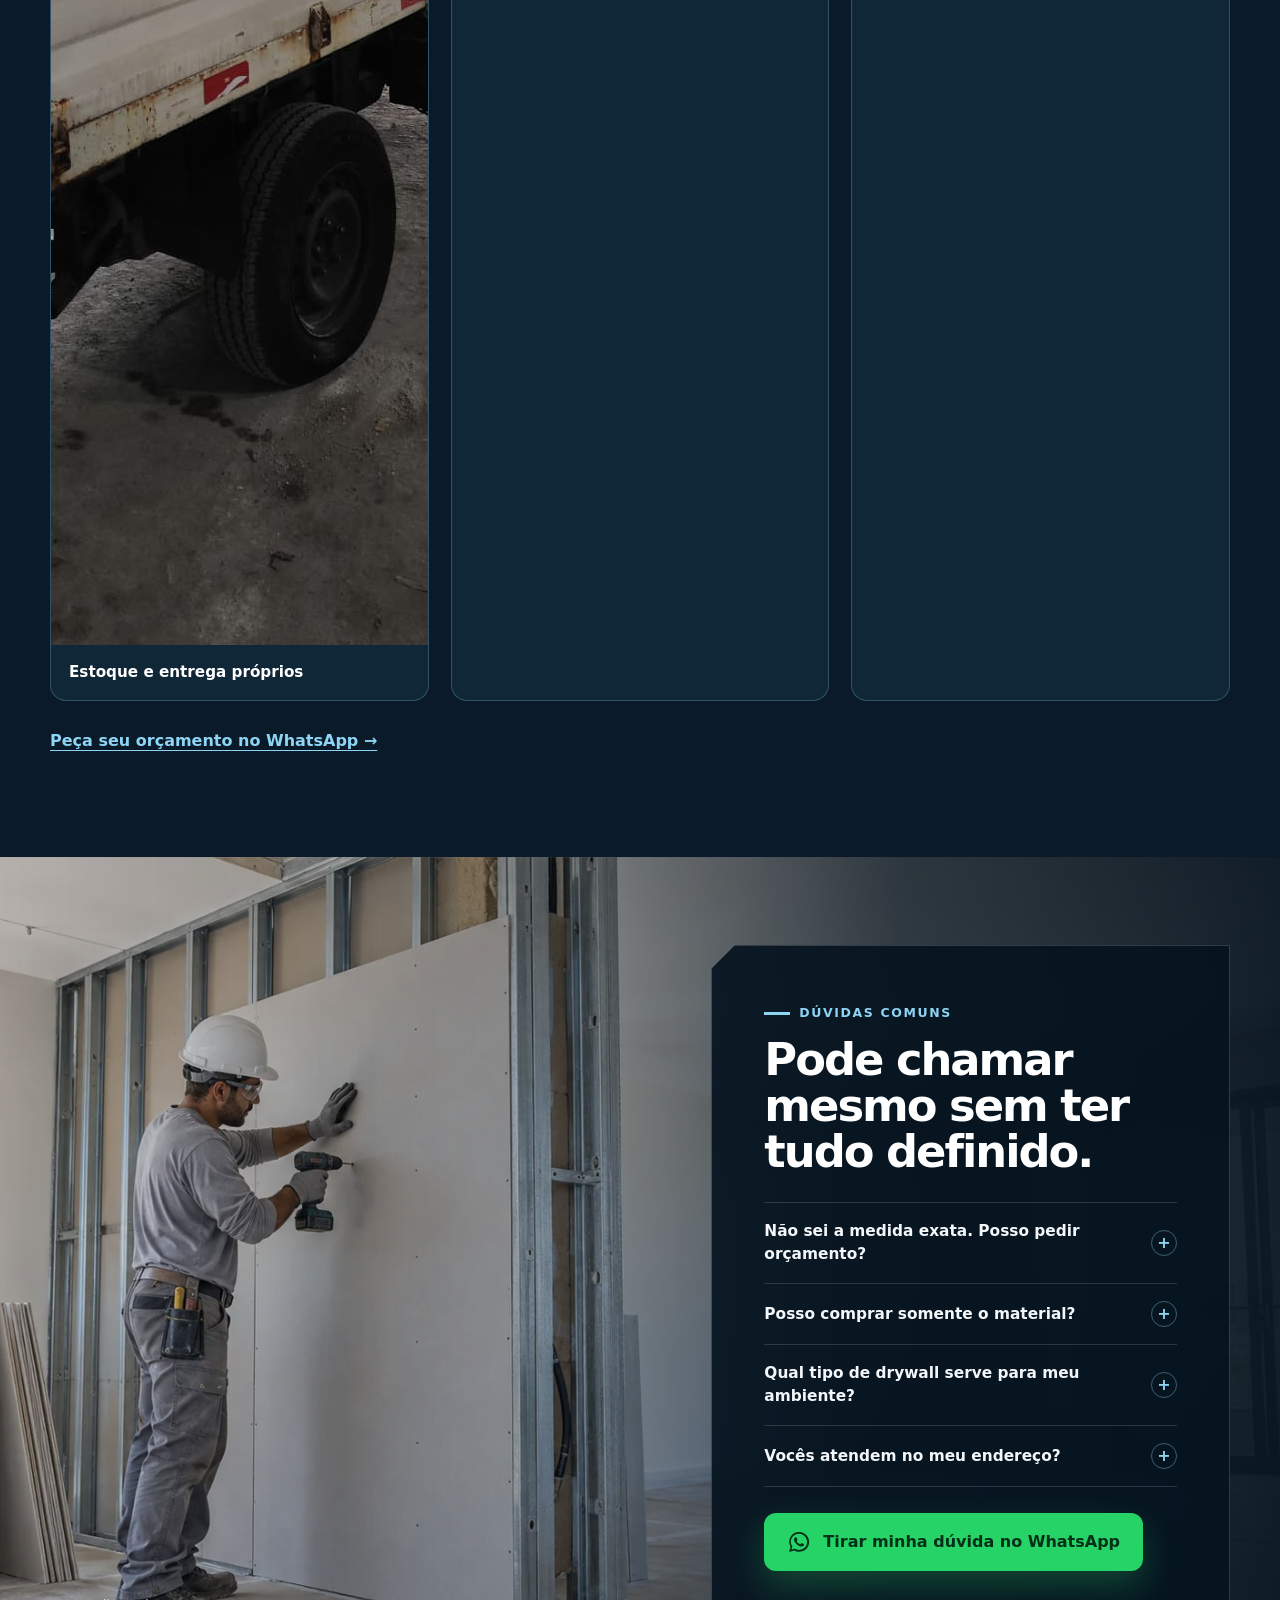
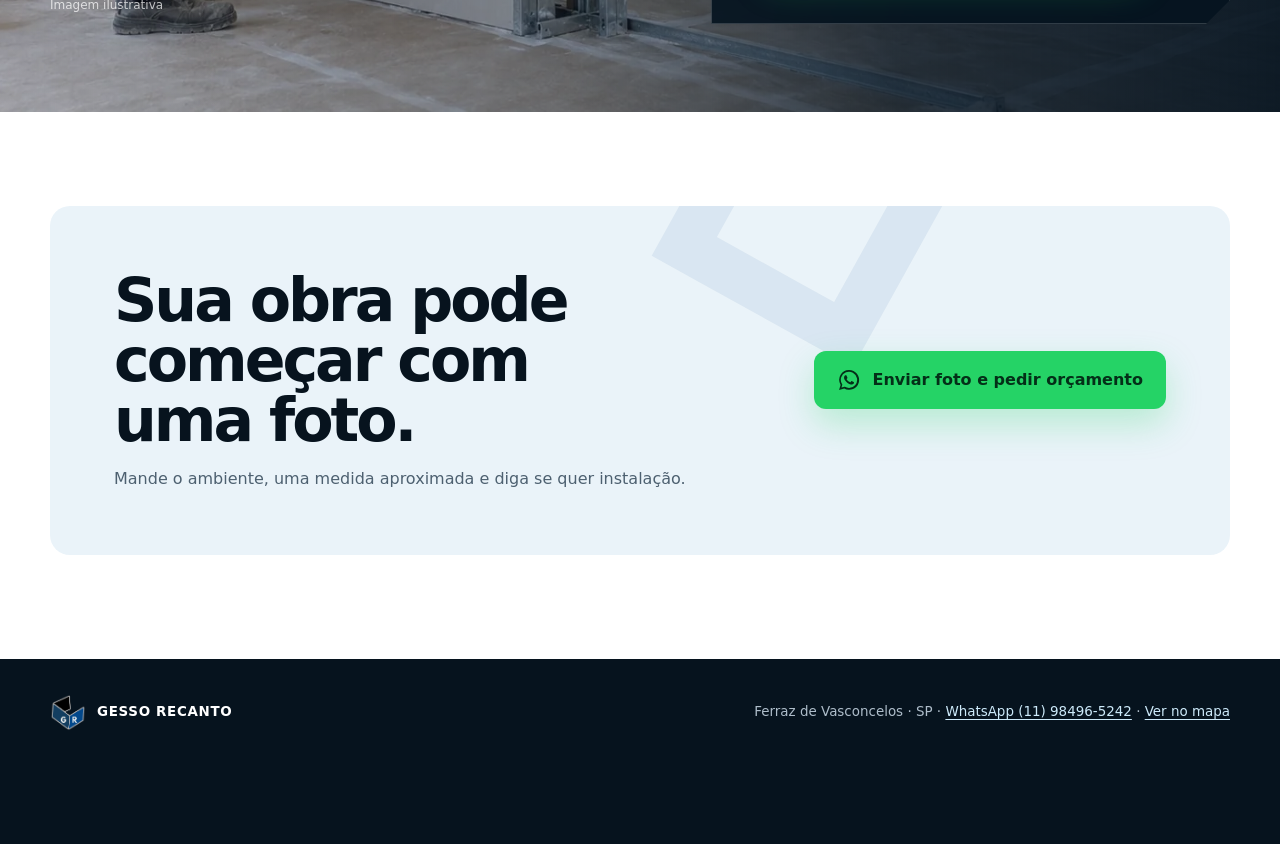
==== commit 17974b5b: "Replace drywall process section with real delivery photo and videos" ====
--- a/index.html
+++ b/index.html
@@ -4,7 +4,7 @@
   <meta charset="utf-8">
     <script>if(location.hostname==="materiaiscompletosdrywall.gessorecantosp.com.br"&&(location.pathname==="/"||location.pathname==="/index.html"))location.replace("/materiais"+location.search+location.hash);</script>
   <script async src="https://www.googletagmanager.com/gtag/js?id=G-TDSTXCR8LR"></script>
-  <script>window.dataLayer=window.dataLayer||[];function gtag(){dataLayer.push(arguments)}gtag('js',new Date());gtag('config','G-TDSTXCR8LR',{debug_mode:new URLSearchParams(location.search).has('ga_debug')});</script>
+  <script>window.dataLayer=window.dataLayer||[];function gtag(){dataLayer.push(arguments)}gtag('js',new Date());if(new URLSearchParams(location.search).has('ga_debug'))gtag('config','G-TDSTXCR8LR',{debug_mode:true});else gtag('config','G-TDSTXCR8LR');</script>
   <script src="main.js" defer></script>
   <meta name="viewport" content="width=device-width, initial-scale=1">
   <meta name="theme-color" content="#0b1b2a">
@@ -471,11 +471,36 @@
     }
 
     .process-grid {
-      display: grid;
-      grid-template-columns: minmax(260px, .78fr) minmax(540px, 1.22fr);
-      gap: clamp(60px, 8vw, 120px);
-      align-items: start;
-    }
+      display: block;
+    }
+
+    .process .section-title { max-width: 1040px; font-size: clamp(1.8rem, 3.5vw, 3rem); }
+
+    .delivery-gallery {
+      display: grid;
+      grid-template-columns: repeat(3, minmax(0, 1fr));
+      gap: 22px;
+      margin-top: 36px;
+    }
+
+    .delivery-gallery figure {
+      margin: 0;
+      overflow: hidden;
+      border: 1px solid rgba(142,212,245,.25);
+      border-radius: 16px;
+      background: #102737;
+    }
+
+    .delivery-gallery img, .delivery-gallery video {
+      display: block;
+      width: 100%;
+      aspect-ratio: 3 / 4;
+      background: #07131e;
+    }
+
+    .delivery-gallery img { object-fit: cover; }
+    .delivery-gallery video { object-fit: contain; }
+    .delivery-gallery figcaption { padding: 16px 18px; color: #fff; font-size: .95rem; font-weight: 750; }
 
     .process .section-kicker { color: #8ed4f5; }
     .process .section-title { color: #fff; }
@@ -793,7 +818,7 @@
       .choice-panel { grid-template-columns: 1fr; }
       .choice-panel a { min-height: 70px; border-right: 0; border-bottom: 1px solid #dce5eb; }
       .choice-panel p { min-height: 78px; }
-      .process-grid { grid-template-columns: 1fr; gap: 42px; }
+      .delivery-gallery { grid-template-columns: 1fr; gap: 20px; margin-top: 28px; }
       .questions { min-height: auto; background-position: 34% center; }
       .questions-inner { grid-template-columns: 1fr; gap: 38px; padding: 72px 0; }
       .image-note { align-self: auto; margin: 160px 0 0; }
@@ -896,22 +921,29 @@
     <section class="process" aria-labelledby="processo-title">
       <div class="shell process-grid">
         <div>
-          <p class="section-kicker">Sem formulário comprido</p>
-          <h2 class="section-title" id="processo-title">Em 3 mensagens, seu orçamento já sai do zero.</h2>
-          <p class="section-lead">Quanto mais contexto você mandar, mais objetiva fica a conversa.</p>
-          <a class="process-call" href="https://wa.me/5511984965242?text=Ol%C3%A1%2C%20vim%20pelo%20site%20e%20quero%20come%C3%A7ar%20meu%20or%C3%A7amento." target="_blank" rel="noopener">Começar agora no WhatsApp →</a>
+          <h2 class="section-title" id="processo-title">15 anos ajudando obras na Zona Leste, Guarulhos e SP! Fábrica, estoque e entrega próprios.</h2>
         </div>
-        <ol class="steps">
-          <li>
-            <div><strong>Conte o serviço e o local</strong><p>Diga se é parede, forro, divisória ou outro projeto e informe seu bairro/cidade.</p></div>
-          </li>
-          <li>
-            <div><strong>Envie a medida ou 2 fotos</strong><p>Pode ser aproximado. Uma foto aberta e outra do detalhe já ajudam a entender o ambiente.</p></div>
-          </li>
-          <li>
-            <div><strong>Escolha como quer fechar</strong><p>Peça somente material e entrega ou inclua também a instalação.</p></div>
-          </li>
-        </ol>
+        <div class="delivery-gallery" aria-label="Estrutura e entregas da Gesso Recanto">
+          <figure>
+            <img src="assets/entrega-drywall-propria.jpeg" width="1201" height="1600" loading="lazy" decoding="async" alt="Caminhão da Gesso Recanto carregado com placas de drywall no estoque próprio">
+            <figcaption>Estoque e entrega próprios</figcaption>
+          </figure>
+          <figure>
+            <video controls playsinline preload="metadata" aria-label="Vídeo do caminhão da Gesso Recanto">
+              <source src="assets/caminhao-entrega-propria.mp4" type="video/mp4">
+              Seu navegador não reproduz este vídeo. <a href="assets/caminhao-entrega-propria.mp4">Assista ao vídeo do caminhão</a>.
+            </video>
+            <figcaption>Entrega própria para sua obra</figcaption>
+          </figure>
+          <figure>
+            <video controls playsinline preload="metadata" aria-label="Vídeo de gesso e entrega da Gesso Recanto">
+              <source src="assets/gesso-caminhao-proprio.mp4" type="video/mp4">
+              Seu navegador não reproduz este vídeo. <a href="assets/gesso-caminhao-proprio.mp4">Assista ao vídeo da entrega</a>.
+            </video>
+            <figcaption>Da fábrica até sua obra</figcaption>
+          </figure>
+        </div>
+        <a class="process-call" data-cta="estrutura-propria" href="https://wa.me/5511984965242?text=Ol%C3%A1%21%20Vi%20a%20estrutura%20e%20as%20entregas%20da%20Gesso%20Recanto.%20Quero%20um%20or%C3%A7amento%20de%20drywall%20para%20minha%20obra." target="_blank" rel="noopener">Peça seu orçamento no WhatsApp →</a>
       </div>
     </section>
 
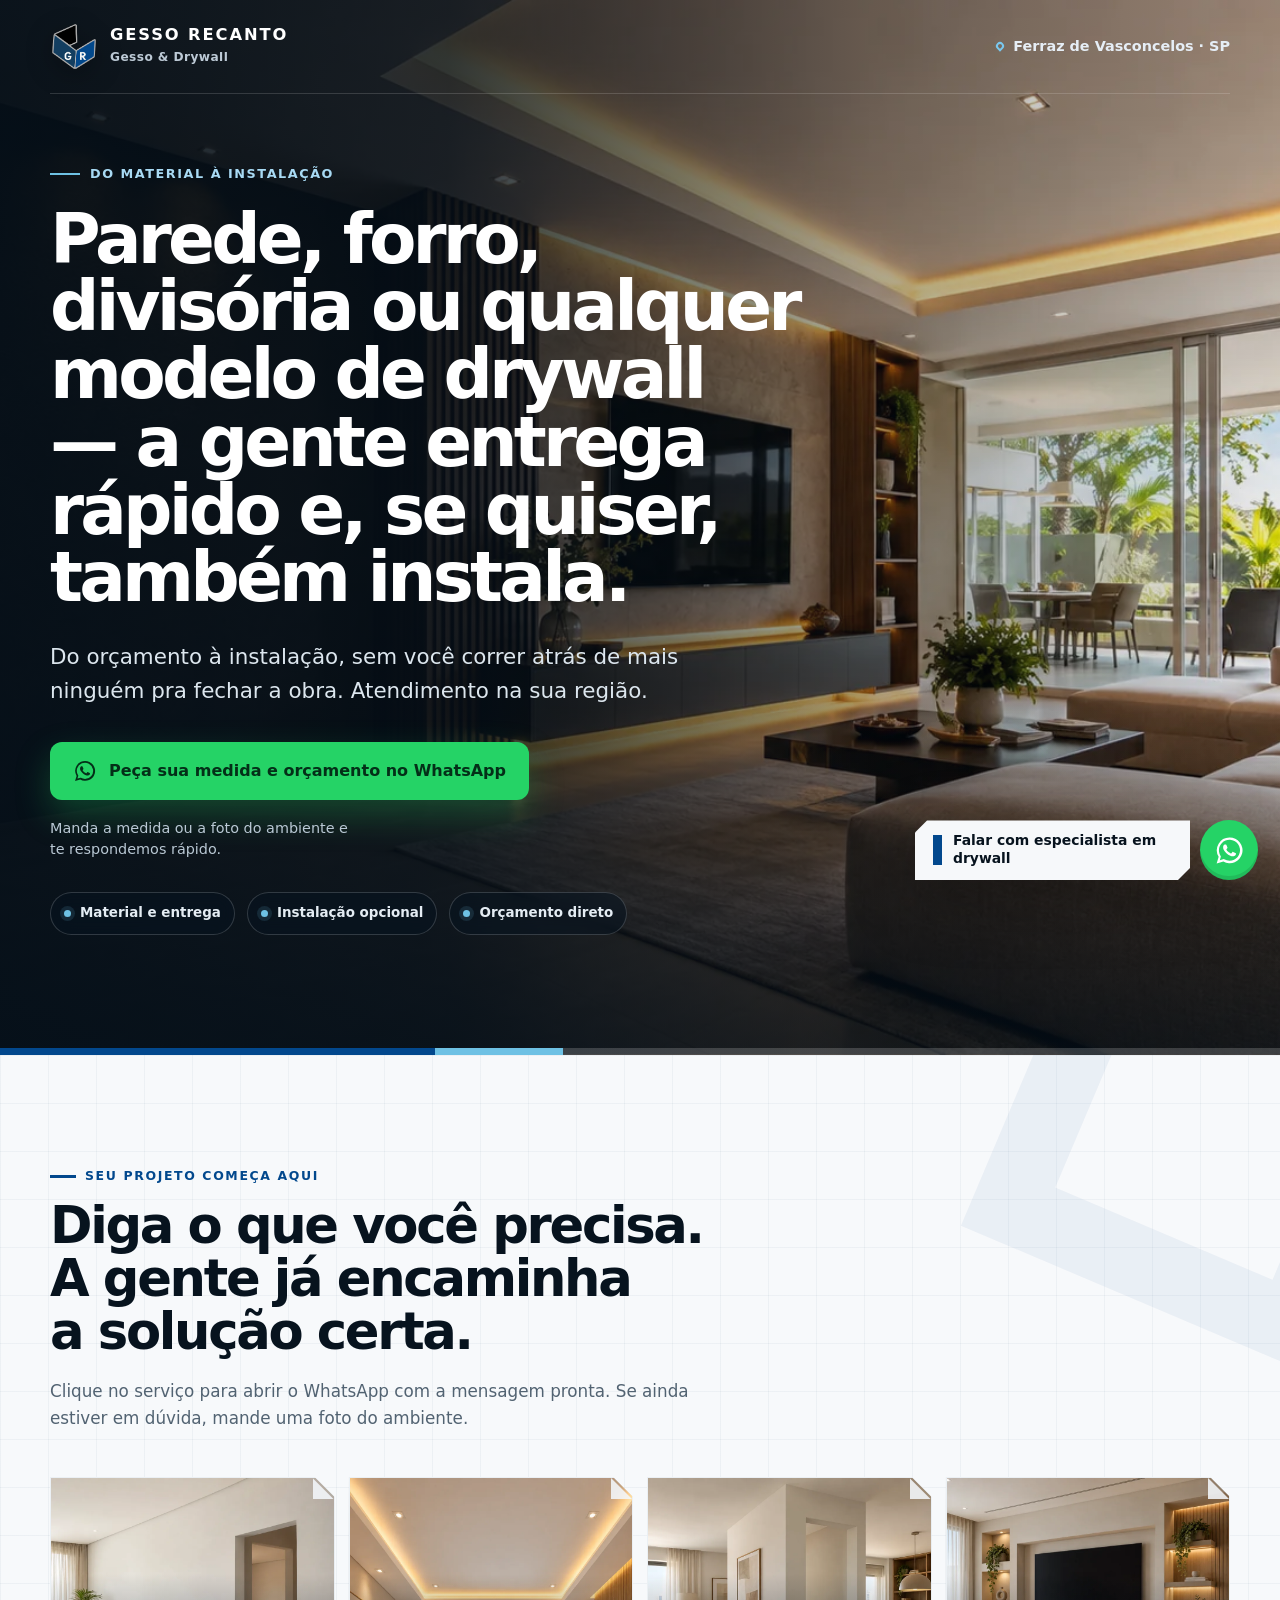
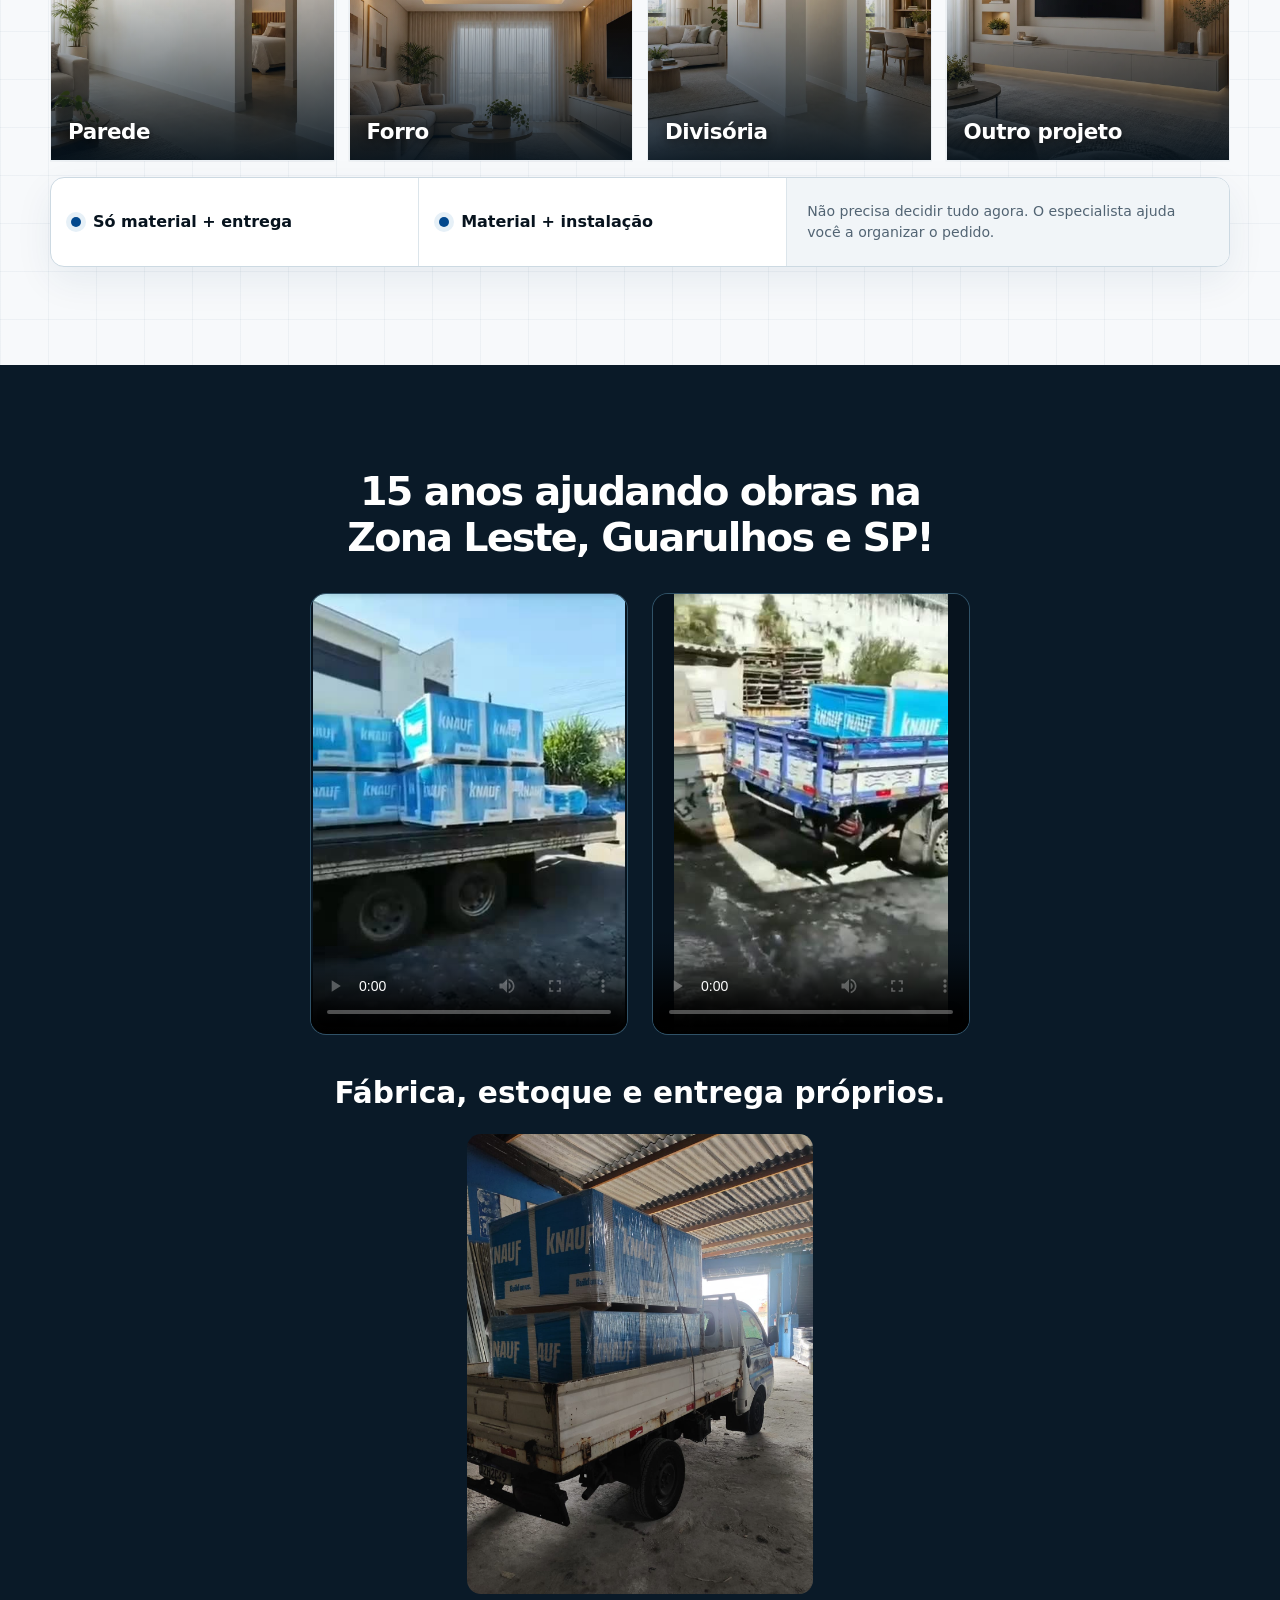
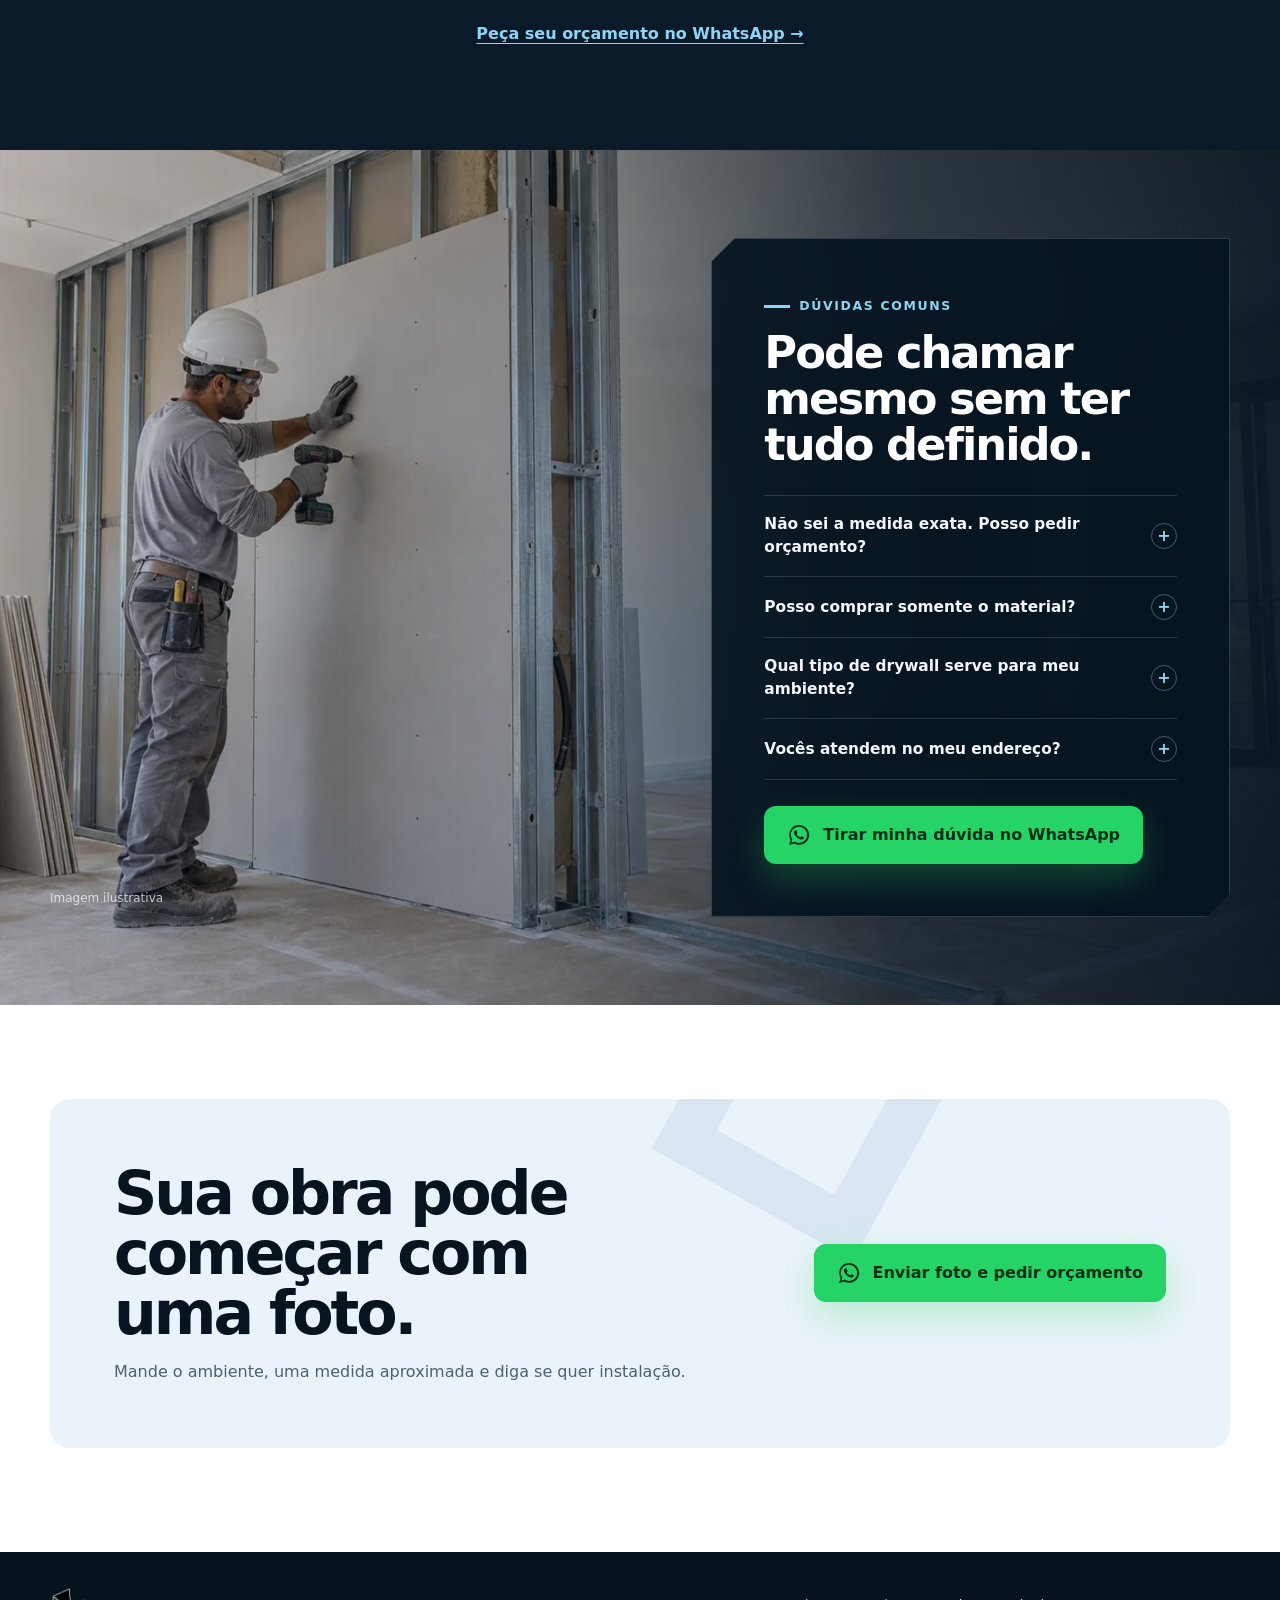
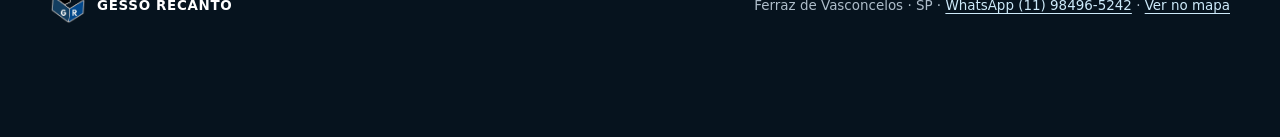
==== commit 1a93f7b3: "Fix delivery block layout and crop screen-recorded videos" ====
--- a/index.html
+++ b/index.html
@@ -474,13 +474,22 @@
       display: block;
     }
 
-    .process .section-title { max-width: 1040px; font-size: clamp(1.8rem, 3.5vw, 3rem); }
+    .process .section-title {
+      max-width: 940px;
+      margin-inline: auto;
+      font-size: clamp(1.7rem, 3.1vw, 2.65rem);
+      line-height: 1.15;
+      text-align: center;
+      text-wrap: balance;
+    }
 
     .delivery-gallery {
       display: grid;
-      grid-template-columns: repeat(3, minmax(0, 1fr));
-      gap: 22px;
-      margin-top: 36px;
+      grid-template-columns: repeat(2, minmax(0, 1fr));
+      align-items: start;
+      gap: 24px;
+      max-width: 660px;
+      margin: 32px auto 0;
     }
 
     .delivery-gallery figure {
@@ -491,16 +500,41 @@
       background: #102737;
     }
 
-    .delivery-gallery img, .delivery-gallery video {
+    .delivery-gallery video {
       display: block;
       width: 100%;
-      aspect-ratio: 3 / 4;
+      height: auto;
+      aspect-ratio: 412 / 660;
+      max-height: 440px;
+      object-fit: contain;
       background: #07131e;
     }
 
-    .delivery-gallery img { object-fit: cover; }
-    .delivery-gallery video { object-fit: contain; }
-    .delivery-gallery figcaption { padding: 16px 18px; color: #fff; font-size: .95rem; font-weight: 750; }
+    .delivery-photo {
+      margin: 40px auto 0;
+      text-align: center;
+    }
+
+    .delivery-photo h3 {
+      margin: 0 0 22px;
+      color: #fff;
+      font-size: clamp(1.35rem, 2.4vw, 1.85rem);
+      line-height: 1.25;
+      text-wrap: balance;
+    }
+
+    .delivery-photo img {
+      display: block;
+      width: auto;
+      height: auto;
+      max-width: 100%;
+      max-height: 460px;
+      margin: 0 auto;
+      border-radius: 14px;
+      object-fit: contain;
+    }
+
+    .process .process-call { display: flex; justify-content: center; text-align: center; }
 
     .process .section-kicker { color: #8ed4f5; }
     .process .section-title { color: #fff; }
@@ -818,7 +852,10 @@
       .choice-panel { grid-template-columns: 1fr; }
       .choice-panel a { min-height: 70px; border-right: 0; border-bottom: 1px solid #dce5eb; }
       .choice-panel p { min-height: 78px; }
-      .delivery-gallery { grid-template-columns: 1fr; gap: 20px; margin-top: 28px; }
+      .delivery-gallery { gap: 12px; margin-top: 24px; }
+      .delivery-gallery figure { border-radius: 10px; }
+      .delivery-photo { margin-top: 30px; }
+      .delivery-photo img { max-height: 370px; }
       .questions { min-height: auto; background-position: 34% center; }
       .questions-inner { grid-template-columns: 1fr; gap: 38px; padding: 72px 0; }
       .image-note { align-self: auto; margin: 160px 0 0; }
@@ -921,27 +958,25 @@
     <section class="process" aria-labelledby="processo-title">
       <div class="shell process-grid">
         <div>
-          <h2 class="section-title" id="processo-title">15 anos ajudando obras na Zona Leste, Guarulhos e SP! Fábrica, estoque e entrega próprios.</h2>
+          <h2 class="section-title" id="processo-title">15 anos ajudando obras na Zona Leste, Guarulhos e SP!</h2>
         </div>
         <div class="delivery-gallery" aria-label="Estrutura e entregas da Gesso Recanto">
           <figure>
-            <img src="assets/entrega-drywall-propria.jpeg" width="1201" height="1600" loading="lazy" decoding="async" alt="Caminhão da Gesso Recanto carregado com placas de drywall no estoque próprio">
-            <figcaption>Estoque e entrega próprios</figcaption>
+            <video controls playsinline preload="metadata" poster="assets/caminhao-entrega-capa.jpg" aria-label="Vídeo do caminhão da Gesso Recanto, sem interface de celular">
+              <source src="assets/caminhao-entrega-editado.mp4" type="video/mp4">
+              Seu navegador não reproduz este vídeo. <a href="assets/caminhao-entrega-editado.mp4">Assista ao vídeo do caminhão</a>.
+            </video>
           </figure>
           <figure>
-            <video controls playsinline preload="metadata" aria-label="Vídeo do caminhão da Gesso Recanto">
-              <source src="assets/caminhao-entrega-propria.mp4" type="video/mp4">
-              Seu navegador não reproduz este vídeo. <a href="assets/caminhao-entrega-propria.mp4">Assista ao vídeo do caminhão</a>.
+            <video controls playsinline preload="metadata" poster="assets/gesso-caminhao-capa.jpg" aria-label="Vídeo de entrega da Gesso Recanto, sem interface de celular">
+              <source src="assets/gesso-caminhao-editado.mp4" type="video/mp4">
+              Seu navegador não reproduz este vídeo. <a href="assets/gesso-caminhao-editado.mp4">Assista ao vídeo da entrega</a>.
             </video>
-            <figcaption>Entrega própria para sua obra</figcaption>
           </figure>
-          <figure>
-            <video controls playsinline preload="metadata" aria-label="Vídeo de gesso e entrega da Gesso Recanto">
-              <source src="assets/gesso-caminhao-proprio.mp4" type="video/mp4">
-              Seu navegador não reproduz este vídeo. <a href="assets/gesso-caminhao-proprio.mp4">Assista ao vídeo da entrega</a>.
-            </video>
-            <figcaption>Da fábrica até sua obra</figcaption>
-          </figure>
+        </div>
+        <div class="delivery-photo">
+          <h3>Fábrica, estoque e entrega próprios.</h3>
+          <img src="assets/entrega-drywall-propria.jpeg" width="1201" height="1600" loading="lazy" decoding="async" alt="Foto completa do caminhão da Gesso Recanto carregado com placas de drywall no estoque próprio">
         </div>
         <a class="process-call" data-cta="estrutura-propria" href="https://wa.me/5511984965242?text=Ol%C3%A1%21%20Vi%20a%20estrutura%20e%20as%20entregas%20da%20Gesso%20Recanto.%20Quero%20um%20or%C3%A7amento%20de%20drywall%20para%20minha%20obra." target="_blank" rel="noopener">Peça seu orçamento no WhatsApp →</a>
       </div>
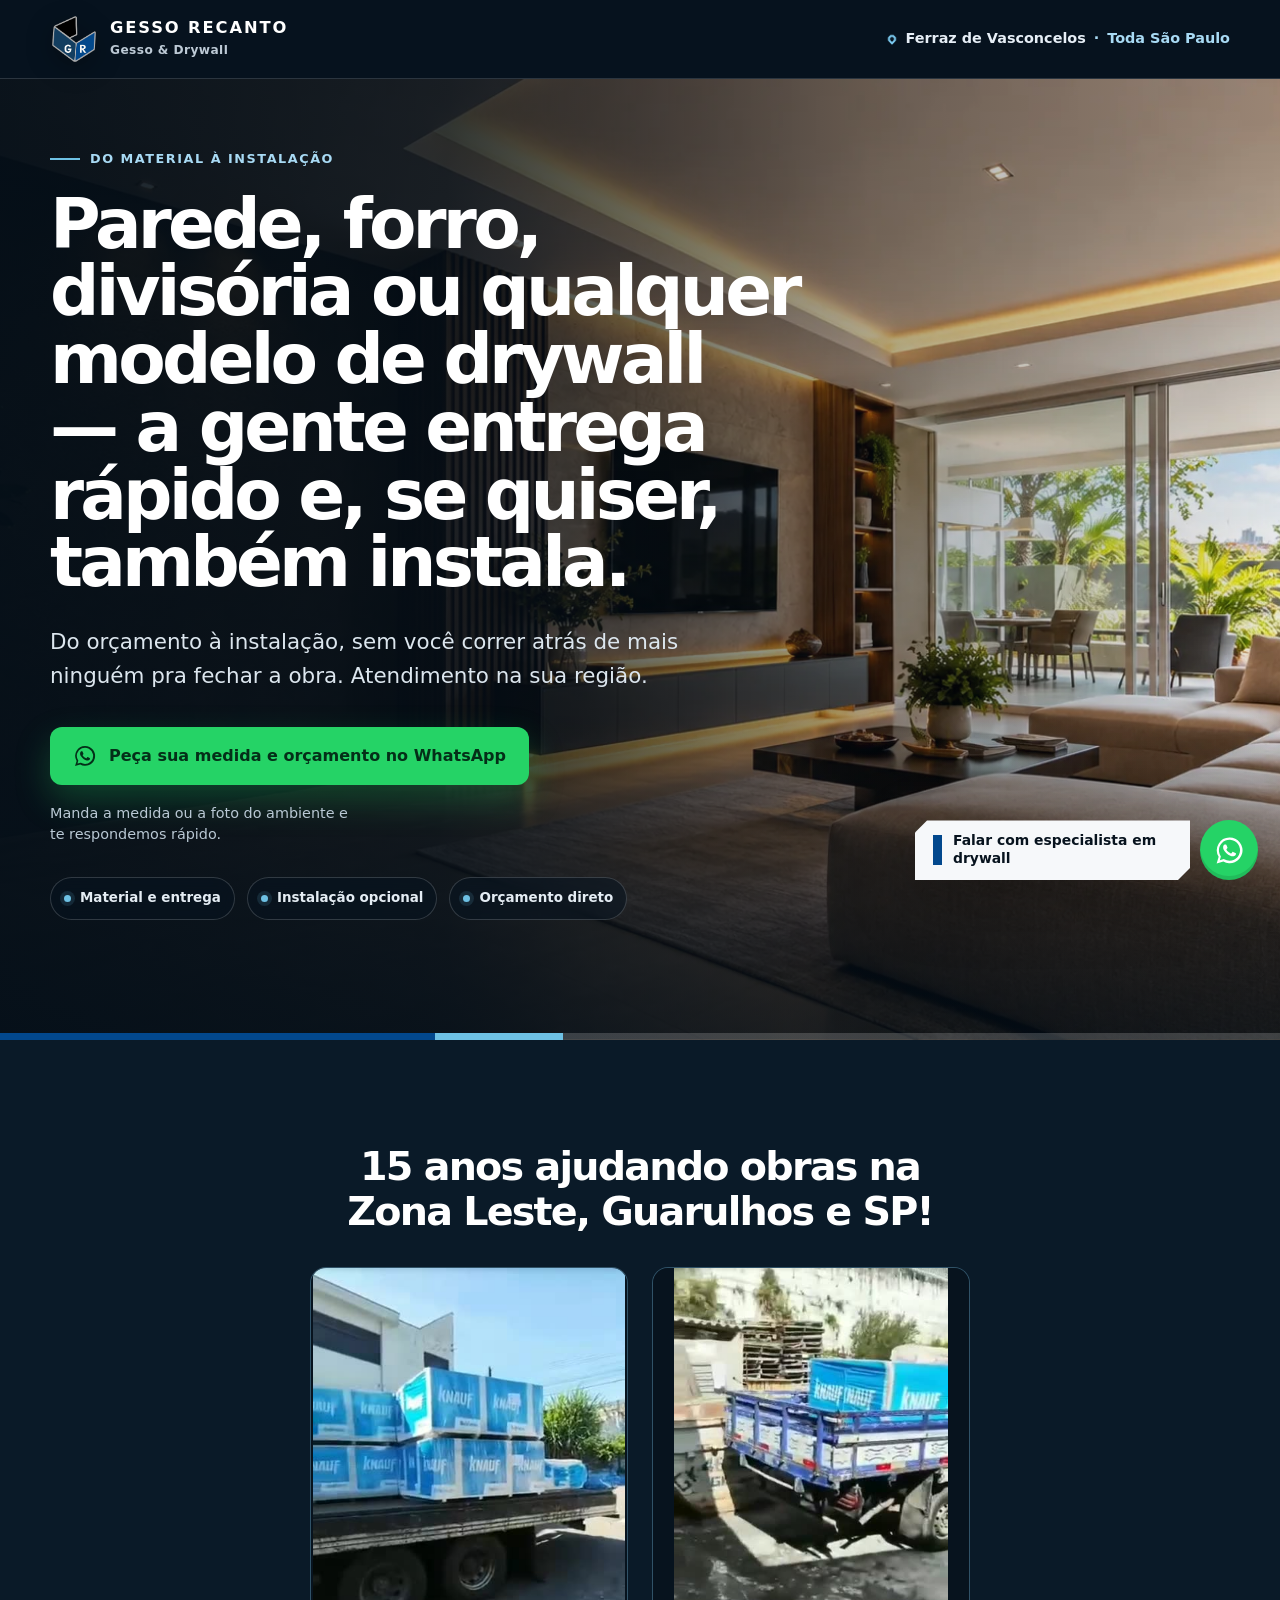
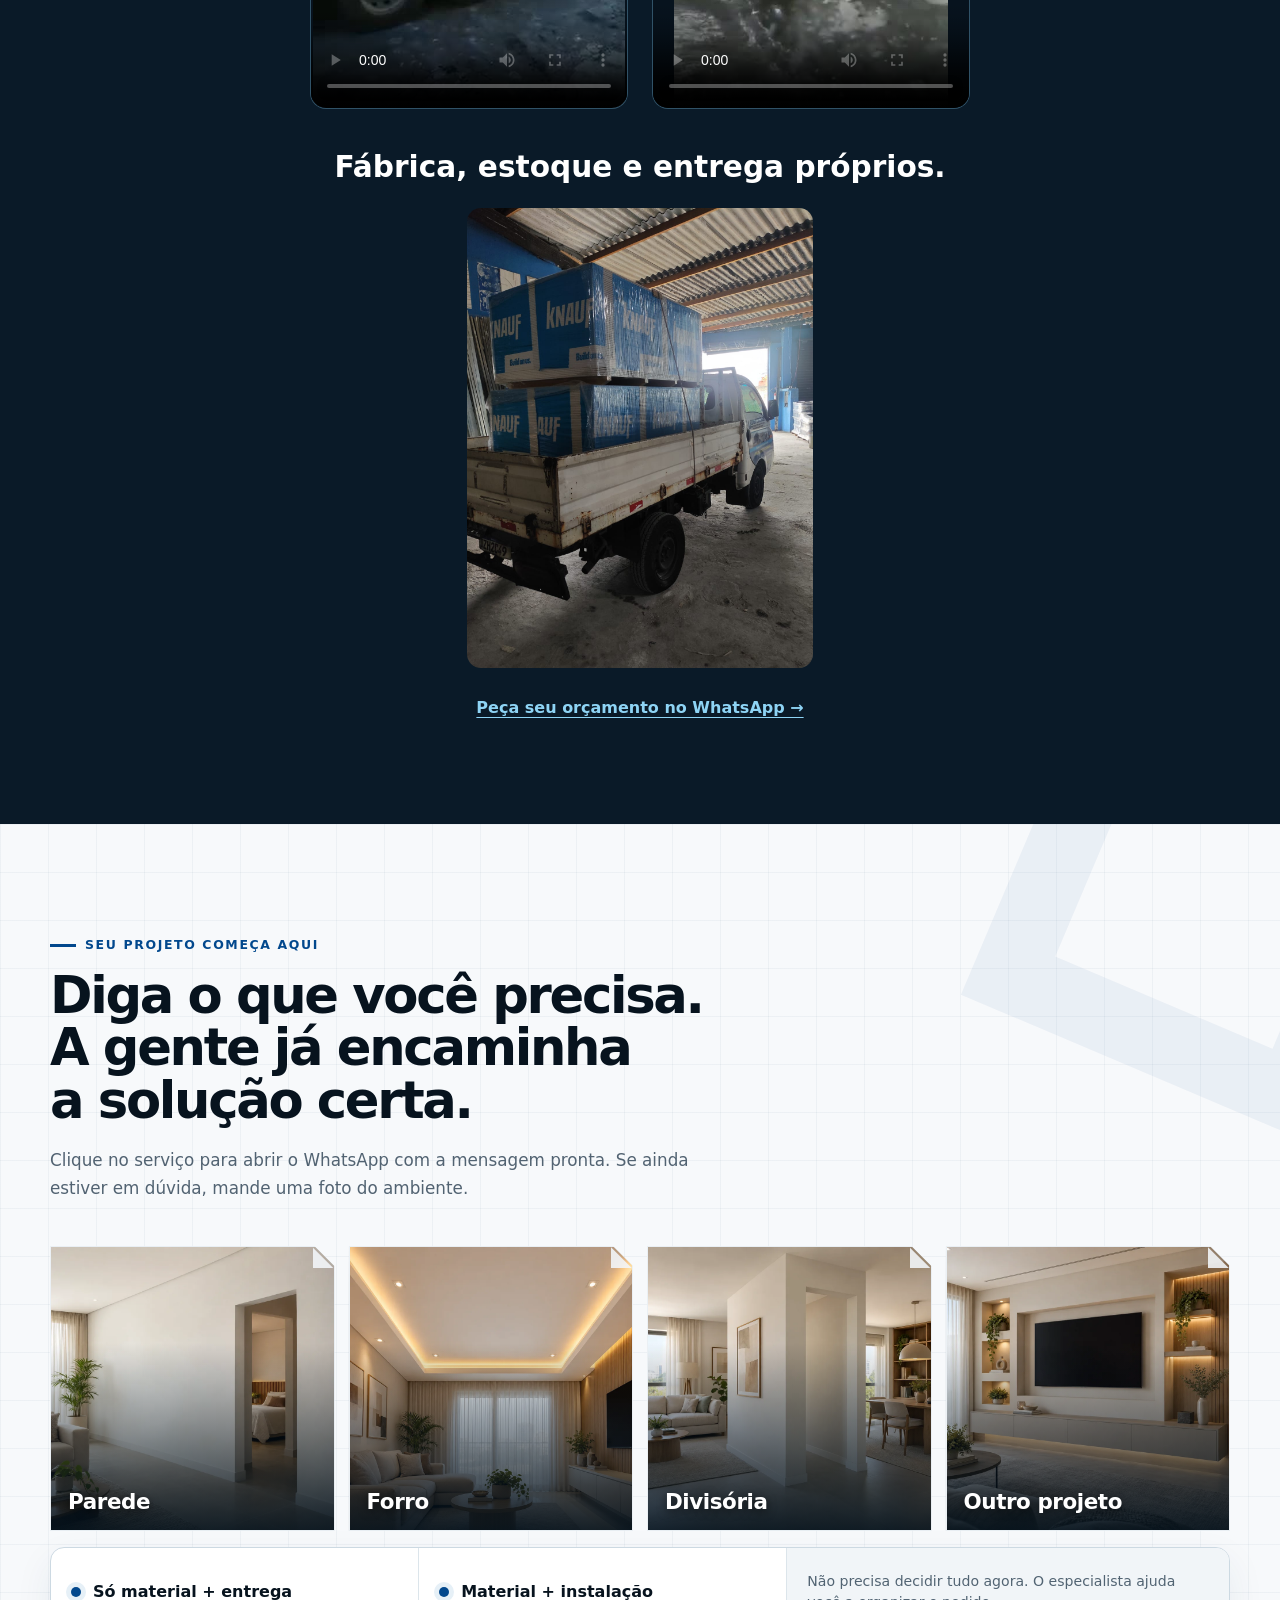
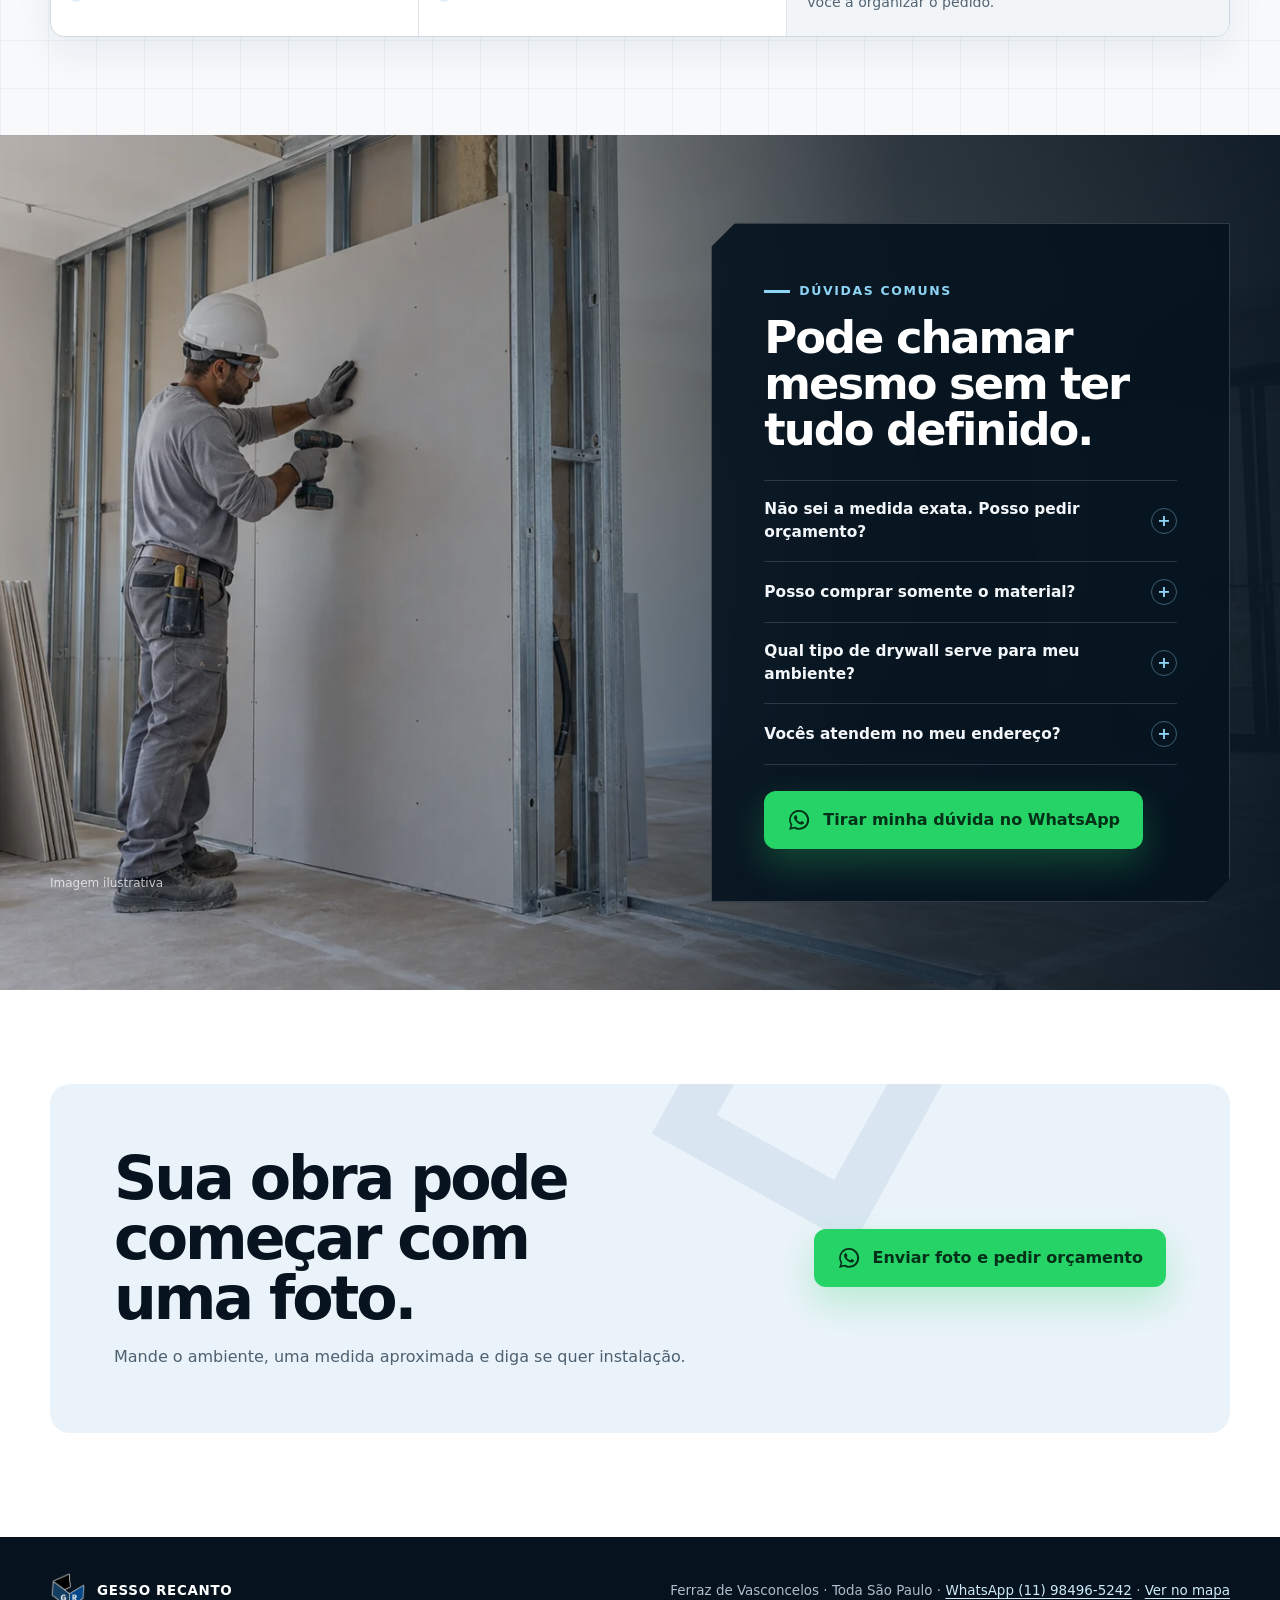
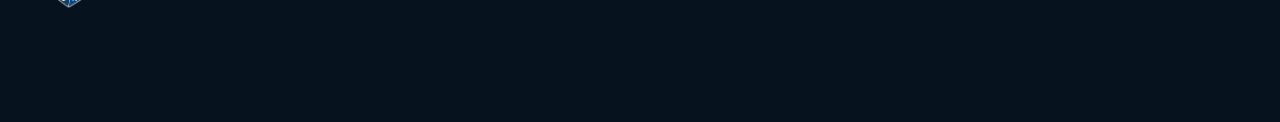
==== commit 82d8c3f3: "Swap proof and services, keep global header visible and expand coverage" ====
--- a/index.html
+++ b/index.html
@@ -8,7 +8,7 @@
   <script src="main.js" defer></script>
   <meta name="viewport" content="width=device-width, initial-scale=1">
   <meta name="theme-color" content="#0b1b2a">
-  <meta name="description" content="Drywall, forros, paredes e divisórias com entrega e instalação em Ferraz de Vasconcelos. Envie a medida ou uma foto e peça seu orçamento pelo WhatsApp.">
+  <meta name="description" content="Drywall, forros, paredes e divisórias para toda São Paulo, com base em Ferraz de Vasconcelos. Consulte entrega e instalação e peça seu orçamento pelo WhatsApp.">
   <title>Gesso Recanto | Drywall, entrega e instalação</title>
   <link rel="canonical" href="https://obra-drywall.gessorecantosp.com.br/">
   <meta property="og:type" content="website">
@@ -47,11 +47,14 @@
       --line: #d9e2e9;
       --blue-light: #6ec1e4;
       --shadow: 0 22px 60px rgba(2, 15, 29, .28);
+      --header-height: 78px;
     }
 
     *, *::before, *::after { box-sizing: border-box; }
 
     html { scroll-behavior: smooth; }
+
+    [id] { scroll-margin-top: calc(var(--header-height) + 20px); }
 
     body {
       margin: 0;
@@ -83,7 +86,7 @@
     .hero {
       position: relative;
       isolation: isolate;
-      min-height: 100svh;
+      min-height: calc(100svh - var(--header-height));
       overflow: hidden;
       background-image:
         linear-gradient(90deg, rgba(4, 15, 25, .92) 0%, rgba(4, 15, 25, .82) 35%, rgba(4, 15, 25, .32) 68%, rgba(4, 15, 25, .08) 100%),
@@ -108,12 +111,21 @@
     }
 
     .site-header {
+      position: sticky;
+      top: 0;
+      z-index: 60;
+      padding-top: env(safe-area-inset-top, 0px);
+      border-bottom: 1px solid rgba(255,255,255,.15);
+      background: rgba(7, 19, 30, .97);
+      backdrop-filter: blur(12px);
+    }
+
+    .site-header__inner {
       display: flex;
       align-items: center;
       justify-content: space-between;
       gap: 24px;
-      min-height: 94px;
-      border-bottom: 1px solid rgba(255,255,255,.15);
+      min-height: var(--header-height);
     }
 
     .brand-lockup {
@@ -155,10 +167,16 @@
       color: #e6eef6;
       font-size: .9rem;
       font-weight: 720;
-    }
+      text-align: right;
+    }
+
+    .header-place > span { display: inline-flex; align-items: center; gap: 8px; }
+    .header-coverage { color: #a8daf4; }
+    .header-coverage::before { content: "·"; margin-right: 8px; }
 
     .header-place::before {
       content: "";
+      flex: 0 0 8px;
       width: 8px;
       height: 8px;
       border: 2px solid #79c8ef;
@@ -169,7 +187,7 @@
     .hero__content {
       display: grid;
       align-content: center;
-      min-height: calc(100svh - 94px);
+      min-height: calc(100svh - var(--header-height));
       padding: 64px 0 120px;
     }
 
@@ -824,6 +842,7 @@
     }
 
     @media (max-width: 760px) {
+      :root { --header-height: 72px; }
       .shell { width: min(100% - 28px, 680px); }
       .hero {
         background-image:
@@ -831,12 +850,14 @@
           url("assets/hero-drywall.webp");
         background-position: 61% center;
       }
-      .site-header { min-height: 78px; }
+      .site-header__inner { gap: 12px; }
       .brand-lockup img { width: 40px; height: 42px; }
       .brand-lockup strong { font-size: .9rem; }
       .brand-lockup small { display: none; }
       .header-place { font-size: .78rem; }
-      .hero__content { min-height: calc(100svh - 78px); padding: 48px 0 140px; }
+      .header-place > span { display: grid; gap: 1px; }
+      .header-coverage::before { content: none; }
+      .hero__content { min-height: calc(100svh - var(--header-height)); padding: 48px 0 140px; }
       .hero__copy { width: 100%; }
       h1 { font-size: clamp(2.28rem, 10vw, 4.1rem); line-height: 1; }
       .hero__lead { margin-top: 22px; font-size: 1.02rem; }
@@ -869,7 +890,9 @@
     }
 
     @media (max-width: 390px) {
-      .header-place { max-width: 116px; text-align: right; }
+      .brand-lockup { gap: 8px; }
+      .brand-lockup strong { max-width: 82px; font-size: .82rem; line-height: 1.2; }
+      .header-place { max-width: 142px; gap: 7px; font-size: .72rem; }
       .specialist-button { font-size: .8rem; }
       .service-grid { grid-template-columns: repeat(2, minmax(0, 1fr)); }
       .service-card { min-height: 0; }
@@ -884,20 +907,22 @@
 <body>
   <a class="skip-link" href="#conteudo">Ir para o conteúdo</a>
 
+  <header class="site-header">
+    <div class="shell site-header__inner">
+      <a class="brand-lockup" href="#conteudo" aria-label="Gesso Recanto, início">
+        <img src="assets/logo-gesso-recanto.png" width="314" height="324" alt="Símbolo da Gesso Recanto">
+        <span>
+          <strong>Gesso Recanto</strong>
+          <small>Gesso &amp; Drywall</small>
+        </span>
+      </a>
+      <p class="header-place"><span><span>Ferraz de Vasconcelos</span><span class="header-coverage">Toda São Paulo</span></span></p>
+    </div>
+  </header>
+
   <main id="conteudo">
     <section class="hero" aria-labelledby="titulo-principal">
       <div class="shell">
-        <header class="site-header">
-          <a class="brand-lockup" href="#conteudo" aria-label="Gesso Recanto, início">
-            <img src="assets/logo-gesso-recanto.png" width="314" height="324" alt="Símbolo da Gesso Recanto">
-            <span>
-              <strong>Gesso Recanto</strong>
-              <small>Gesso &amp; Drywall</small>
-            </span>
-          </a>
-          <p class="header-place">Ferraz de Vasconcelos · SP</p>
-        </header>
-
         <div class="hero__content">
           <div class="hero__copy">
             <p class="eyebrow">Do material à instalação</p>
@@ -918,39 +943,6 @@
               <li>Orçamento direto</li>
             </ul>
           </div>
-        </div>
-      </div>
-    </section>
-
-    <section class="offer" aria-labelledby="servicos-title">
-      <div class="shell">
-        <p class="section-kicker">Seu projeto começa aqui</p>
-        <h2 class="section-title" id="servicos-title">Diga o que você precisa. A gente já encaminha a solução certa.</h2>
-        <p class="section-lead">Clique no serviço para abrir o WhatsApp com a mensagem pronta. Se ainda estiver em dúvida, mande uma foto do ambiente.</p>
-
-        <div class="service-grid">
-          <a class="service-card" href="https://wa.me/5511984965242?text=Ol%C3%A1%2C%20vim%20pelo%20site.%20Preciso%20de%20uma%20parede%20de%20drywall%20e%20quero%20um%20or%C3%A7amento." target="_blank" rel="noopener" aria-label="Parede — pedir orçamento no WhatsApp">
-            <img src="assets/card-parede.webp" width="960" height="960" alt="" loading="lazy" decoding="async">
-            <h3>Parede</h3>
-          </a>
-          <a class="service-card" href="https://wa.me/5511984965242?text=Ol%C3%A1%2C%20vim%20pelo%20site.%20Preciso%20de%20um%20forro%20de%20drywall%20e%20quero%20um%20or%C3%A7amento." target="_blank" rel="noopener" aria-label="Forro — pedir orçamento no WhatsApp">
-            <img src="assets/card-forro.webp" width="960" height="960" alt="" loading="lazy" decoding="async">
-            <h3>Forro</h3>
-          </a>
-          <a class="service-card" href="https://wa.me/5511984965242?text=Ol%C3%A1%2C%20vim%20pelo%20site.%20Preciso%20de%20uma%20divis%C3%B3ria%20de%20drywall%20e%20quero%20um%20or%C3%A7amento." target="_blank" rel="noopener" aria-label="Divisória — pedir orçamento no WhatsApp">
-            <img src="assets/card-divisoria.webp" width="960" height="960" alt="" loading="lazy" decoding="async">
-            <h3>Divisória</h3>
-          </a>
-          <a class="service-card" href="https://wa.me/5511984965242?text=Ol%C3%A1%2C%20vim%20pelo%20site.%20Tenho%20outro%20projeto%20em%20drywall%20e%20gostaria%20de%20falar%20com%20um%20especialista." target="_blank" rel="noopener" aria-label="Outro projeto — falar com especialista no WhatsApp">
-            <img src="assets/card-outro-projeto.webp" width="960" height="960" alt="" loading="lazy" decoding="async">
-            <h3>Outro projeto</h3>
-          </a>
-        </div>
-
-        <div class="choice-panel" aria-label="Escolha entre material ou instalação completa">
-          <a href="https://wa.me/5511984965242?text=Ol%C3%A1%2C%20vim%20pelo%20site.%20Preciso%20somente%20do%20material%20e%20da%20entrega." target="_blank" rel="noopener">Só material + entrega</a>
-          <a href="https://wa.me/5511984965242?text=Ol%C3%A1%2C%20vim%20pelo%20site.%20Quero%20material%20e%20instala%C3%A7%C3%A3o." target="_blank" rel="noopener">Material + instalação</a>
-          <p>Não precisa decidir tudo agora. O especialista ajuda você a organizar o pedido.</p>
         </div>
       </div>
     </section>
@@ -982,6 +974,39 @@
       </div>
     </section>
 
+    <section class="offer" aria-labelledby="servicos-title">
+      <div class="shell">
+        <p class="section-kicker">Seu projeto começa aqui</p>
+        <h2 class="section-title" id="servicos-title">Diga o que você precisa. A gente já encaminha a solução certa.</h2>
+        <p class="section-lead">Clique no serviço para abrir o WhatsApp com a mensagem pronta. Se ainda estiver em dúvida, mande uma foto do ambiente.</p>
+
+        <div class="service-grid">
+          <a data-cta="click_whatsapp_2" class="service-card" href="https://wa.me/5511984965242?text=Ol%C3%A1%2C%20vim%20pelo%20site.%20Preciso%20de%20uma%20parede%20de%20drywall%20e%20quero%20um%20or%C3%A7amento." target="_blank" rel="noopener" aria-label="Parede — pedir orçamento no WhatsApp">
+            <img src="assets/card-parede.webp" width="960" height="960" alt="" loading="lazy" decoding="async">
+            <h3>Parede</h3>
+          </a>
+          <a data-cta="click_whatsapp_3" class="service-card" href="https://wa.me/5511984965242?text=Ol%C3%A1%2C%20vim%20pelo%20site.%20Preciso%20de%20um%20forro%20de%20drywall%20e%20quero%20um%20or%C3%A7amento." target="_blank" rel="noopener" aria-label="Forro — pedir orçamento no WhatsApp">
+            <img src="assets/card-forro.webp" width="960" height="960" alt="" loading="lazy" decoding="async">
+            <h3>Forro</h3>
+          </a>
+          <a data-cta="click_whatsapp_4" class="service-card" href="https://wa.me/5511984965242?text=Ol%C3%A1%2C%20vim%20pelo%20site.%20Preciso%20de%20uma%20divis%C3%B3ria%20de%20drywall%20e%20quero%20um%20or%C3%A7amento." target="_blank" rel="noopener" aria-label="Divisória — pedir orçamento no WhatsApp">
+            <img src="assets/card-divisoria.webp" width="960" height="960" alt="" loading="lazy" decoding="async">
+            <h3>Divisória</h3>
+          </a>
+          <a data-cta="click_whatsapp_5" class="service-card" href="https://wa.me/5511984965242?text=Ol%C3%A1%2C%20vim%20pelo%20site.%20Tenho%20outro%20projeto%20em%20drywall%20e%20gostaria%20de%20falar%20com%20um%20especialista." target="_blank" rel="noopener" aria-label="Outro projeto — falar com especialista no WhatsApp">
+            <img src="assets/card-outro-projeto.webp" width="960" height="960" alt="" loading="lazy" decoding="async">
+            <h3>Outro projeto</h3>
+          </a>
+        </div>
+
+        <div class="choice-panel" aria-label="Escolha entre material ou instalação completa">
+          <a data-cta="click_whatsapp_6" href="https://wa.me/5511984965242?text=Ol%C3%A1%2C%20vim%20pelo%20site.%20Preciso%20somente%20do%20material%20e%20da%20entrega." target="_blank" rel="noopener">Só material + entrega</a>
+          <a data-cta="click_whatsapp_7" href="https://wa.me/5511984965242?text=Ol%C3%A1%2C%20vim%20pelo%20site.%20Quero%20material%20e%20instala%C3%A7%C3%A3o." target="_blank" rel="noopener">Material + instalação</a>
+          <p>Não precisa decidir tudo agora. O especialista ajuda você a organizar o pedido.</p>
+        </div>
+      </div>
+    </section>
+
     <section class="questions" aria-labelledby="duvidas-title">
       <div class="shell questions-inner">
         <p class="image-note">Imagem ilustrativa</p>
@@ -1003,7 +1028,7 @@
             </details>
             <details>
               <summary>Vocês atendem no meu endereço?</summary>
-              <p>A Gesso Recanto fica em Ferraz de Vasconcelos. Envie seu bairro e sua cidade pelo WhatsApp para confirmar o atendimento.</p>
+              <p>Atendemos toda São Paulo, com base em Ferraz de Vasconcelos. Envie seu bairro e sua cidade pelo WhatsApp para consultar entrega e instalação na sua região.</p>
             </details>
           </div>
           <a class="button button--whatsapp faq-cta" href="https://wa.me/5511984965242?text=Ol%C3%A1%2C%20vim%20pelo%20site%20e%20tenho%20uma%20d%C3%BAvida%20sobre%20drywall." target="_blank" rel="noopener">
@@ -1033,7 +1058,7 @@
   <footer class="site-footer">
     <div class="shell footer-inner">
       <div class="footer-brand"><img src="assets/logo-gesso-recanto.png" width="314" height="324" alt=""> Gesso Recanto</div>
-      <p>Ferraz de Vasconcelos · SP · <a href="https://wa.me/5511984965242" target="_blank" rel="noopener">WhatsApp (11) 98496-5242</a> · <a href="https://www.google.com/maps/search/?api=1&amp;query=Rua%20Bruno%20Altafim%2035%20Ferraz%20de%20Vasconcelos%20SP" data-cta="maps_footer" target="_blank" rel="noopener">Ver no mapa</a></p>
+      <p>Ferraz de Vasconcelos · Toda São Paulo · <a href="https://wa.me/5511984965242" target="_blank" rel="noopener">WhatsApp (11) 98496-5242</a> · <a href="https://www.google.com/maps/search/?api=1&amp;query=Rua%20Bruno%20Altafim%2035%20Ferraz%20de%20Vasconcelos%20SP" data-cta="maps_footer" target="_blank" rel="noopener">Ver no mapa</a></p>
     </div>
   </footer>
 
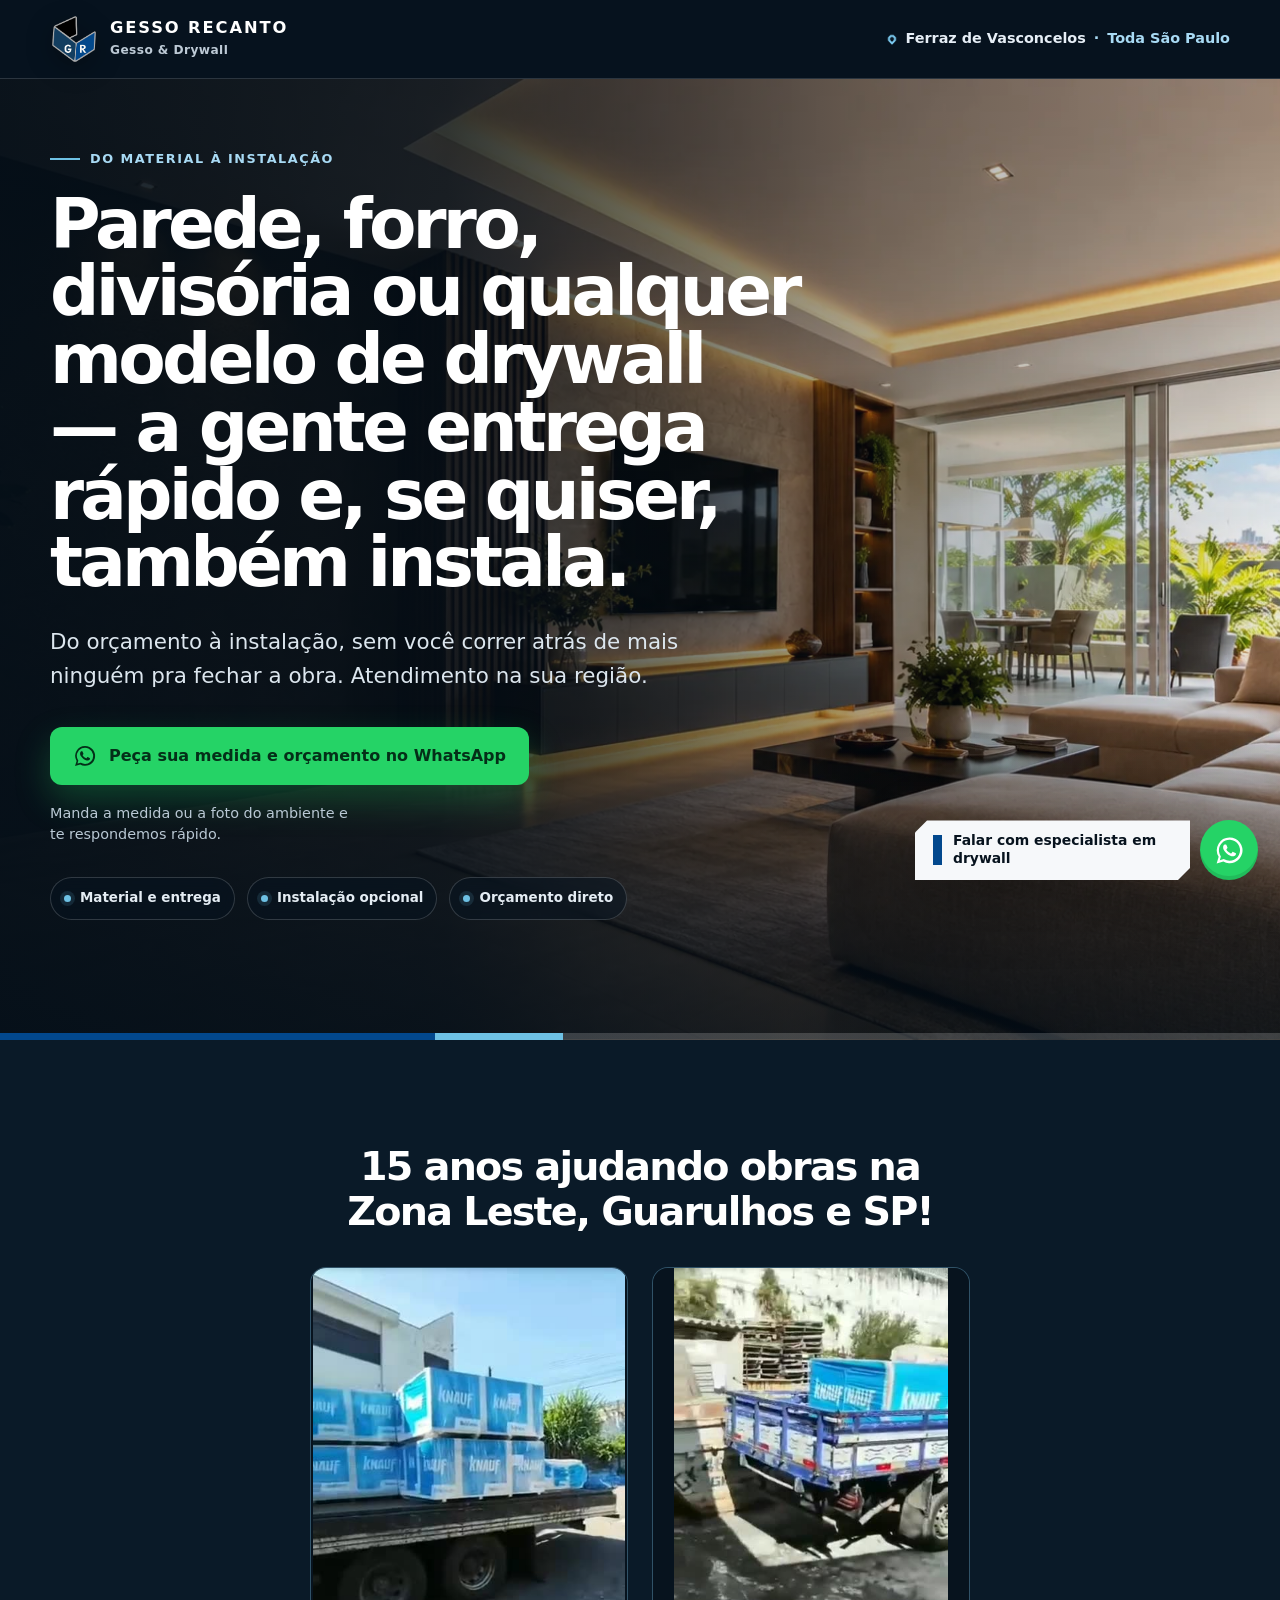
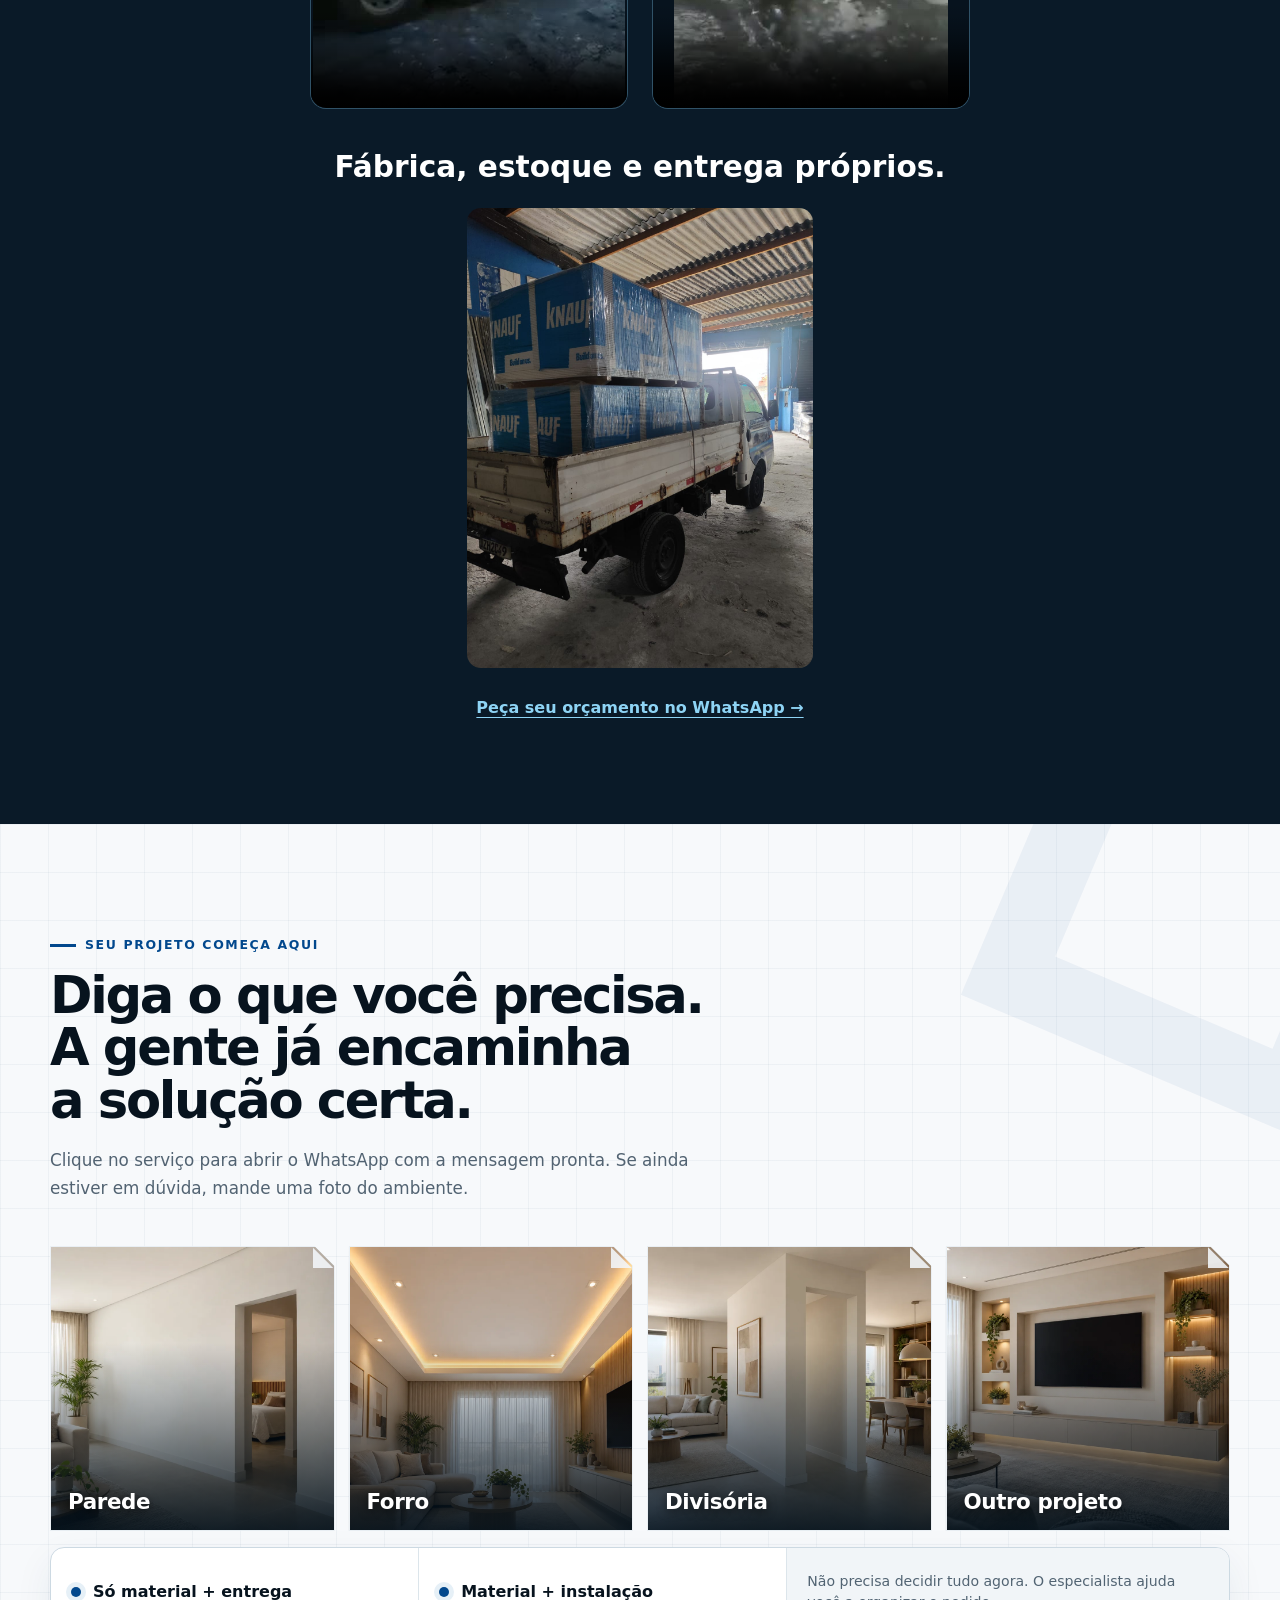
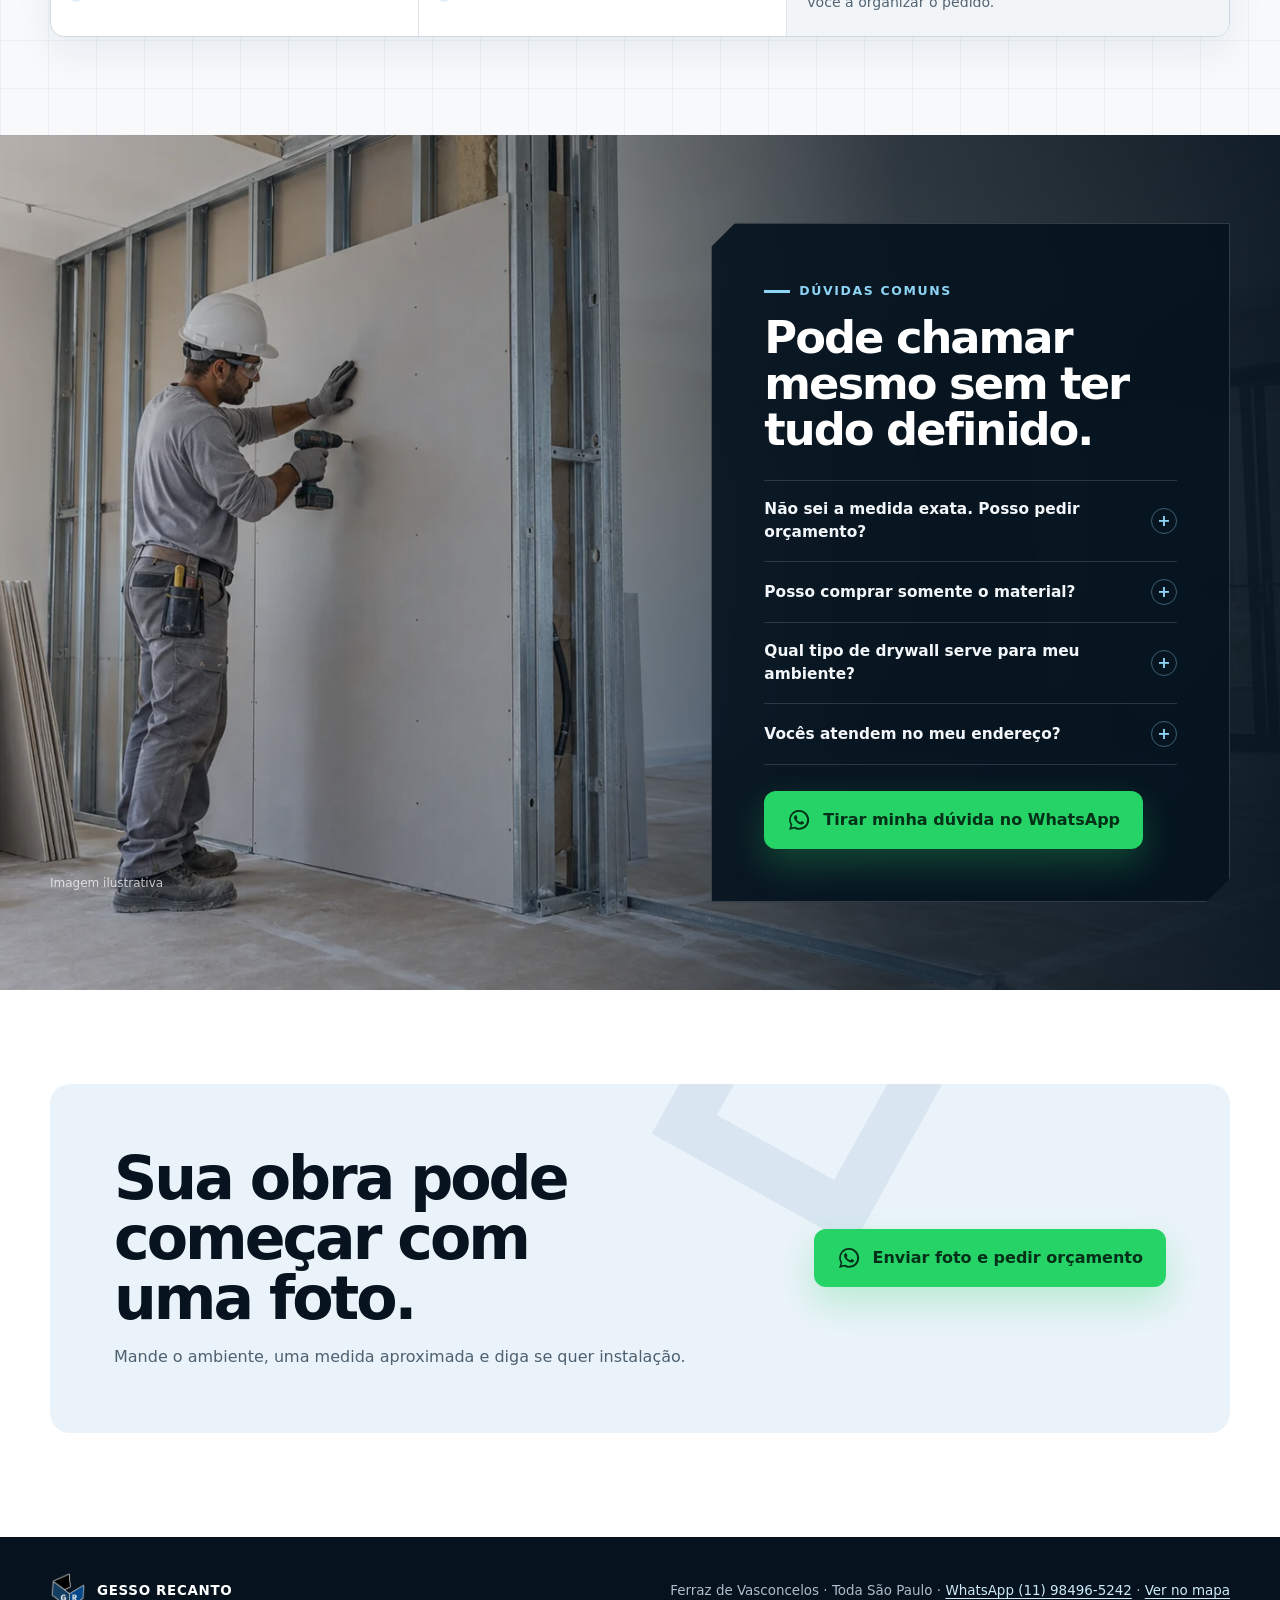
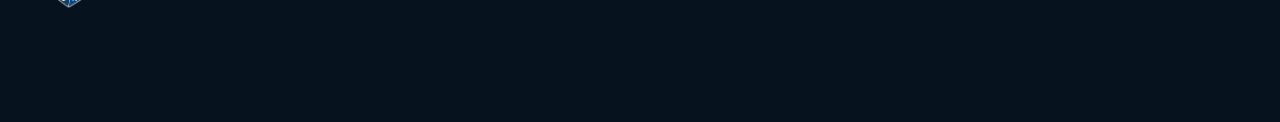
==== commit 5504863b: "Mede cliques do WhatsApp com a tag do Google Ads" ====
--- a/index.html
+++ b/index.html
@@ -4,8 +4,8 @@
   <meta charset="utf-8">
     <script>if(location.hostname==="materiaiscompletosdrywall.gessorecantosp.com.br"&&(location.pathname==="/"||location.pathname==="/index.html"))location.replace("/materiais"+location.search+location.hash);</script>
   <script async src="https://www.googletagmanager.com/gtag/js?id=G-TDSTXCR8LR"></script>
-  <script>window.dataLayer=window.dataLayer||[];function gtag(){dataLayer.push(arguments)}gtag('js',new Date());if(new URLSearchParams(location.search).has('ga_debug'))gtag('config','G-TDSTXCR8LR',{debug_mode:true});else gtag('config','G-TDSTXCR8LR');</script>
-  <script src="main.js" defer></script>
+  <script>window.dataLayer=window.dataLayer||[];function gtag(){dataLayer.push(arguments)}gtag('js',new Date());if(new URLSearchParams(location.search).has('ga_debug'))gtag('config','G-TDSTXCR8LR',{debug_mode:true});else gtag('config','G-TDSTXCR8LR');gtag('config','AW-18480970404',{groups:'gesso_ads',allow_ad_personalization_signals:false});</script>
+  <script src="/analytics.js?v=20261123" defer></script>
   <meta name="viewport" content="width=device-width, initial-scale=1">
   <meta name="theme-color" content="#0b1b2a">
   <meta name="description" content="Drywall, forros, paredes e divisórias para toda São Paulo, com base em Ferraz de Vasconcelos. Consulte entrega e instalação e peça seu orçamento pelo WhatsApp.">
@@ -930,7 +930,7 @@
             <p class="hero__lead">Do orçamento à instalação, sem você correr atrás de mais ninguém pra fechar a obra. Atendimento na sua região.</p>
 
             <div class="hero__actions">
-              <a class="button button--whatsapp" href="https://wa.me/5511984965242?text=Ol%C3%A1%2C%20vim%20pelo%20site%20da%20Gesso%20Recanto.%20Preciso%20de%20drywall%20em%20%5Bbairro%2Fcidade%5D.%20Posso%20enviar%20as%20medidas%20e%20fotos%3F" target="_blank" rel="noopener" aria-label="Peça sua medida e orçamento no WhatsApp da Gesso Recanto">
+              <a class="button button--whatsapp" href="https://wa.me/5511984965242?text=Ol%C3%A1%2C%20vim%20pelo%20site%20da%20Gesso%20Recanto.%20Preciso%20de%20drywall%20em%20%5Bbairro%2Fcidade%5D.%20Posso%20enviar%20as%20medidas%20e%20fotos%3F%20Quero%20falar%20com%20especialista%20em%20drywall." target="_blank" rel="noopener" aria-label="Peça sua medida e orçamento no WhatsApp da Gesso Recanto">
                 <svg class="wa-icon" viewBox="0 0 24 24" aria-hidden="true"><path d="M12.04 2a9.84 9.84 0 0 0-8.43 14.91L2.05 22l5.2-1.52A9.9 9.9 0 1 0 12.04 2Zm0 17.98a8.14 8.14 0 0 1-4.15-1.14l-.3-.18-3.08.9.82-3-.2-.31a8.15 8.15 0 1 1 6.91 3.73Zm4.47-6.1c-.24-.12-1.45-.72-1.67-.8-.23-.08-.39-.12-.56.12-.16.25-.63.8-.78.96-.14.17-.28.19-.52.07-.25-.12-1.03-.38-1.96-1.21-.73-.65-1.22-1.45-1.36-1.69-.15-.24-.02-.37.1-.49.11-.11.25-.28.37-.43.12-.14.16-.24.25-.41.08-.16.04-.3-.02-.43-.06-.12-.56-1.34-.76-1.83-.2-.49-.4-.42-.56-.43h-.47c-.16 0-.43.06-.65.3-.23.25-.86.84-.86 2.05 0 1.2.88 2.37 1 2.53.13.16 1.73 2.64 4.19 3.7.59.25 1.04.4 1.4.51.59.19 1.13.16 1.55.1.47-.07 1.45-.59 1.65-1.16.2-.57.2-1.06.14-1.16-.06-.1-.22-.16-.47-.28Z"/></svg>
                 Peça sua medida e orçamento no WhatsApp
               </a>
@@ -970,7 +970,7 @@
           <h3>Fábrica, estoque e entrega próprios.</h3>
           <img src="assets/entrega-drywall-propria.jpeg" width="1201" height="1600" loading="lazy" decoding="async" alt="Foto completa do caminhão da Gesso Recanto carregado com placas de drywall no estoque próprio">
         </div>
-        <a class="process-call" data-cta="estrutura-propria" href="https://wa.me/5511984965242?text=Ol%C3%A1%21%20Vi%20a%20estrutura%20e%20as%20entregas%20da%20Gesso%20Recanto.%20Quero%20um%20or%C3%A7amento%20de%20drywall%20para%20minha%20obra." target="_blank" rel="noopener">Peça seu orçamento no WhatsApp →</a>
+        <a class="process-call" data-cta="estrutura-propria" href="https://wa.me/5511984965242?text=Ol%C3%A1!%20Vi%20a%20estrutura%20e%20as%20entregas%20da%20Gesso%20Recanto.%20Quero%20um%20or%C3%A7amento%20de%20drywall%20para%20minha%20obra.%20Quero%20falar%20com%20especialista%20em%20drywall." target="_blank" rel="noopener">Peça seu orçamento no WhatsApp →</a>
       </div>
     </section>
 
@@ -981,27 +981,27 @@
         <p class="section-lead">Clique no serviço para abrir o WhatsApp com a mensagem pronta. Se ainda estiver em dúvida, mande uma foto do ambiente.</p>
 
         <div class="service-grid">
-          <a data-cta="click_whatsapp_2" class="service-card" href="https://wa.me/5511984965242?text=Ol%C3%A1%2C%20vim%20pelo%20site.%20Preciso%20de%20uma%20parede%20de%20drywall%20e%20quero%20um%20or%C3%A7amento." target="_blank" rel="noopener" aria-label="Parede — pedir orçamento no WhatsApp">
+          <a data-cta="click_whatsapp_2" class="service-card" href="https://wa.me/5511984965242?text=Ol%C3%A1%2C%20vim%20pelo%20site.%20Preciso%20de%20uma%20parede%20de%20drywall%20e%20quero%20um%20or%C3%A7amento.%20Quero%20falar%20com%20especialista%20em%20drywall." target="_blank" rel="noopener" aria-label="Parede — pedir orçamento no WhatsApp">
             <img src="assets/card-parede.webp" width="960" height="960" alt="" loading="lazy" decoding="async">
             <h3>Parede</h3>
           </a>
-          <a data-cta="click_whatsapp_3" class="service-card" href="https://wa.me/5511984965242?text=Ol%C3%A1%2C%20vim%20pelo%20site.%20Preciso%20de%20um%20forro%20de%20drywall%20e%20quero%20um%20or%C3%A7amento." target="_blank" rel="noopener" aria-label="Forro — pedir orçamento no WhatsApp">
+          <a data-cta="click_whatsapp_3" class="service-card" href="https://wa.me/5511984965242?text=Ol%C3%A1%2C%20vim%20pelo%20site.%20Preciso%20de%20um%20forro%20de%20drywall%20e%20quero%20um%20or%C3%A7amento.%20Quero%20falar%20com%20especialista%20em%20drywall." target="_blank" rel="noopener" aria-label="Forro — pedir orçamento no WhatsApp">
             <img src="assets/card-forro.webp" width="960" height="960" alt="" loading="lazy" decoding="async">
             <h3>Forro</h3>
           </a>
-          <a data-cta="click_whatsapp_4" class="service-card" href="https://wa.me/5511984965242?text=Ol%C3%A1%2C%20vim%20pelo%20site.%20Preciso%20de%20uma%20divis%C3%B3ria%20de%20drywall%20e%20quero%20um%20or%C3%A7amento." target="_blank" rel="noopener" aria-label="Divisória — pedir orçamento no WhatsApp">
+          <a data-cta="click_whatsapp_4" class="service-card" href="https://wa.me/5511984965242?text=Ol%C3%A1%2C%20vim%20pelo%20site.%20Preciso%20de%20uma%20divis%C3%B3ria%20de%20drywall%20e%20quero%20um%20or%C3%A7amento.%20Quero%20falar%20com%20especialista%20em%20drywall." target="_blank" rel="noopener" aria-label="Divisória — pedir orçamento no WhatsApp">
             <img src="assets/card-divisoria.webp" width="960" height="960" alt="" loading="lazy" decoding="async">
             <h3>Divisória</h3>
           </a>
-          <a data-cta="click_whatsapp_5" class="service-card" href="https://wa.me/5511984965242?text=Ol%C3%A1%2C%20vim%20pelo%20site.%20Tenho%20outro%20projeto%20em%20drywall%20e%20gostaria%20de%20falar%20com%20um%20especialista." target="_blank" rel="noopener" aria-label="Outro projeto — falar com especialista no WhatsApp">
+          <a data-cta="click_whatsapp_5" class="service-card" href="https://wa.me/5511984965242?text=Ol%C3%A1%2C%20vim%20pelo%20site.%20Tenho%20outro%20projeto%20em%20drywall%20e%20gostaria%20de%20falar%20com%20um%20especialista.%20Quero%20falar%20com%20especialista%20em%20drywall." target="_blank" rel="noopener" aria-label="Outro projeto — falar com especialista no WhatsApp">
             <img src="assets/card-outro-projeto.webp" width="960" height="960" alt="" loading="lazy" decoding="async">
             <h3>Outro projeto</h3>
           </a>
         </div>
 
         <div class="choice-panel" aria-label="Escolha entre material ou instalação completa">
-          <a data-cta="click_whatsapp_6" href="https://wa.me/5511984965242?text=Ol%C3%A1%2C%20vim%20pelo%20site.%20Preciso%20somente%20do%20material%20e%20da%20entrega." target="_blank" rel="noopener">Só material + entrega</a>
-          <a data-cta="click_whatsapp_7" href="https://wa.me/5511984965242?text=Ol%C3%A1%2C%20vim%20pelo%20site.%20Quero%20material%20e%20instala%C3%A7%C3%A3o." target="_blank" rel="noopener">Material + instalação</a>
+          <a data-cta="click_whatsapp_6" href="https://wa.me/5511984965242?text=Ol%C3%A1%2C%20vim%20pelo%20site.%20Preciso%20somente%20do%20material%20e%20da%20entrega.%20Quero%20falar%20com%20especialista%20em%20drywall." target="_blank" rel="noopener">Só material + entrega</a>
+          <a data-cta="click_whatsapp_7" href="https://wa.me/5511984965242?text=Ol%C3%A1%2C%20vim%20pelo%20site.%20Quero%20material%20e%20instala%C3%A7%C3%A3o.%20Quero%20falar%20com%20especialista%20em%20drywall." target="_blank" rel="noopener">Material + instalação</a>
           <p>Não precisa decidir tudo agora. O especialista ajuda você a organizar o pedido.</p>
         </div>
       </div>
@@ -1031,7 +1031,7 @@
               <p>Atendemos toda São Paulo, com base em Ferraz de Vasconcelos. Envie seu bairro e sua cidade pelo WhatsApp para consultar entrega e instalação na sua região.</p>
             </details>
           </div>
-          <a class="button button--whatsapp faq-cta" href="https://wa.me/5511984965242?text=Ol%C3%A1%2C%20vim%20pelo%20site%20e%20tenho%20uma%20d%C3%BAvida%20sobre%20drywall." target="_blank" rel="noopener">
+          <a class="button button--whatsapp faq-cta" href="https://wa.me/5511984965242?text=Ol%C3%A1%2C%20vim%20pelo%20site%20e%20tenho%20uma%20d%C3%BAvida%20sobre%20drywall.%20Quero%20falar%20com%20especialista%20em%20drywall." target="_blank" rel="noopener">
             <svg class="wa-icon" viewBox="0 0 24 24" aria-hidden="true"><path d="M12.04 2a9.84 9.84 0 0 0-8.43 14.91L2.05 22l5.2-1.52A9.9 9.9 0 1 0 12.04 2Zm0 17.98a8.14 8.14 0 0 1-4.15-1.14l-.3-.18-3.08.9.82-3-.2-.31a8.15 8.15 0 1 1 6.91 3.73Zm4.47-6.1c-.24-.12-1.45-.72-1.67-.8-.23-.08-.39-.12-.56.12-.16.25-.63.8-.78.96-.14.17-.28.19-.52.07-.25-.12-1.03-.38-1.96-1.21-.73-.65-1.22-1.45-1.36-1.69-.15-.24-.02-.37.1-.49.11-.11.25-.28.37-.43.12-.14.16-.24.25-.41.08-.16.04-.3-.02-.43-.06-.12-.56-1.34-.76-1.83-.2-.49-.4-.42-.56-.43h-.47c-.16 0-.43.06-.65.3-.23.25-.86.84-.86 2.05 0 1.2.88 2.37 1 2.53.13.16 1.73 2.64 4.19 3.7.59.25 1.04.4 1.4.51.59.19 1.13.16 1.55.1.47-.07 1.45-.59 1.65-1.16.2-.57.2-1.06.14-1.16-.06-.1-.22-.16-.47-.28Z"/></svg>
             Tirar minha dúvida no WhatsApp
           </a>
@@ -1046,7 +1046,7 @@
             <h2 id="final-title">Sua obra pode começar com uma foto.</h2>
             <p>Mande o ambiente, uma medida aproximada e diga se quer instalação.</p>
           </div>
-          <a class="button button--whatsapp" href="https://wa.me/5511984965242?text=Ol%C3%A1%2C%20vim%20pelo%20site%20da%20Gesso%20Recanto.%20Vou%20enviar%20uma%20foto%20do%20ambiente%20para%20pedir%20um%20or%C3%A7amento." target="_blank" rel="noopener">
+          <a class="button button--whatsapp" href="https://wa.me/5511984965242?text=Ol%C3%A1%2C%20vim%20pelo%20site%20da%20Gesso%20Recanto.%20Vou%20enviar%20uma%20foto%20do%20ambiente%20para%20pedir%20um%20or%C3%A7amento.%20Quero%20falar%20com%20especialista%20em%20drywall." target="_blank" rel="noopener">
             <svg class="wa-icon" viewBox="0 0 24 24" aria-hidden="true"><path d="M12.04 2a9.84 9.84 0 0 0-8.43 14.91L2.05 22l5.2-1.52A9.9 9.9 0 1 0 12.04 2Zm0 17.98a8.14 8.14 0 0 1-4.15-1.14l-.3-.18-3.08.9.82-3-.2-.31a8.15 8.15 0 1 1 6.91 3.73Zm4.47-6.1c-.24-.12-1.45-.72-1.67-.8-.23-.08-.39-.12-.56.12-.16.25-.63.8-.78.96-.14.17-.28.19-.52.07-.25-.12-1.03-.38-1.96-1.21-.73-.65-1.22-1.45-1.36-1.69-.15-.24-.02-.37.1-.49.11-.11.25-.28.37-.43.12-.14.16-.24.25-.41.08-.16.04-.3-.02-.43-.06-.12-.56-1.34-.76-1.83-.2-.49-.4-.42-.56-.43h-.47c-.16 0-.43.06-.65.3-.23.25-.86.84-.86 2.05 0 1.2.88 2.37 1 2.53.13.16 1.73 2.64 4.19 3.7.59.25 1.04.4 1.4.51.59.19 1.13.16 1.55.1.47-.07 1.45-.59 1.65-1.16.2-.57.2-1.06.14-1.16-.06-.1-.22-.16-.47-.28Z"/></svg>
             Enviar foto e pedir orçamento
           </a>
@@ -1058,7 +1058,7 @@
   <footer class="site-footer">
     <div class="shell footer-inner">
       <div class="footer-brand"><img src="assets/logo-gesso-recanto.png" width="314" height="324" alt=""> Gesso Recanto</div>
-      <p>Ferraz de Vasconcelos · Toda São Paulo · <a href="https://wa.me/5511984965242" target="_blank" rel="noopener">WhatsApp (11) 98496-5242</a> · <a href="https://www.google.com/maps/search/?api=1&amp;query=Rua%20Bruno%20Altafim%2035%20Ferraz%20de%20Vasconcelos%20SP" data-cta="maps_footer" target="_blank" rel="noopener">Ver no mapa</a></p>
+      <p>Ferraz de Vasconcelos · Toda São Paulo · <a href="https://wa.me/5511984965242?text=Ol%C3%A1%2C%20vim%20pelo%20site%20da%20Gesso%20Recanto.%20Quero%20falar%20com%20especialista%20em%20drywall." target="_blank" rel="noopener">WhatsApp (11) 98496-5242</a> · <a href="https://www.google.com/maps/search/?api=1&amp;query=Rua%20Bruno%20Altafim%2035%20Ferraz%20de%20Vasconcelos%20SP" data-cta="maps_footer" target="_blank" rel="noopener">Ver no mapa</a></p>
     </div>
   </footer>
 
@@ -1066,7 +1066,7 @@
     <a class="specialist-button" href="https://wa.me/5511984965242?text=Ol%C3%A1%2C%20vim%20pelo%20site%20da%20Gesso%20Recanto%20e%20quero%20falar%20com%20um%20especialista%20em%20drywall." target="_blank" rel="noopener">
       Falar com especialista em drywall
     </a>
-    <a class="whatsapp-float" href="https://wa.me/5511984965242?text=Ol%C3%A1%2C%20vim%20pelo%20site%20da%20Gesso%20Recanto%20e%20quero%20pedir%20um%20or%C3%A7amento." target="_blank" rel="noopener" aria-label="Falar com a Gesso Recanto pelo WhatsApp">
+    <a class="whatsapp-float" href="https://wa.me/5511984965242?text=Ol%C3%A1%2C%20vim%20pelo%20site%20da%20Gesso%20Recanto%20e%20quero%20pedir%20um%20or%C3%A7amento.%20Quero%20falar%20com%20especialista%20em%20drywall." target="_blank" rel="noopener" aria-label="Falar com a Gesso Recanto pelo WhatsApp">
       <svg class="wa-icon" viewBox="0 0 24 24" aria-hidden="true"><path d="M12.04 2a9.84 9.84 0 0 0-8.43 14.91L2.05 22l5.2-1.52A9.9 9.9 0 1 0 12.04 2Zm0 17.98a8.14 8.14 0 0 1-4.15-1.14l-.3-.18-3.08.9.82-3-.2-.31a8.15 8.15 0 1 1 6.91 3.73Zm4.47-6.1c-.24-.12-1.45-.72-1.67-.8-.23-.08-.39-.12-.56.12-.16.25-.63.8-.78.96-.14.17-.28.19-.52.07-.25-.12-1.03-.38-1.96-1.21-.73-.65-1.22-1.45-1.36-1.69-.15-.24-.02-.37.1-.49.11-.11.25-.28.37-.43.12-.14.16-.24.25-.41.08-.16.04-.3-.02-.43-.06-.12-.56-1.34-.76-1.83-.2-.49-.4-.42-.56-.43h-.47c-.16 0-.43.06-.65.3-.23.25-.86.84-.86 2.05 0 1.2.88 2.37 1 2.53.13.16 1.73 2.64 4.19 3.7.59.25 1.04.4 1.4.51.59.19 1.13.16 1.55.1.47-.07 1.45-.59 1.65-1.16.2-.57.2-1.06.14-1.16-.06-.1-.22-.16-.47-.28Z"/></svg>
     </a>
   </aside>
